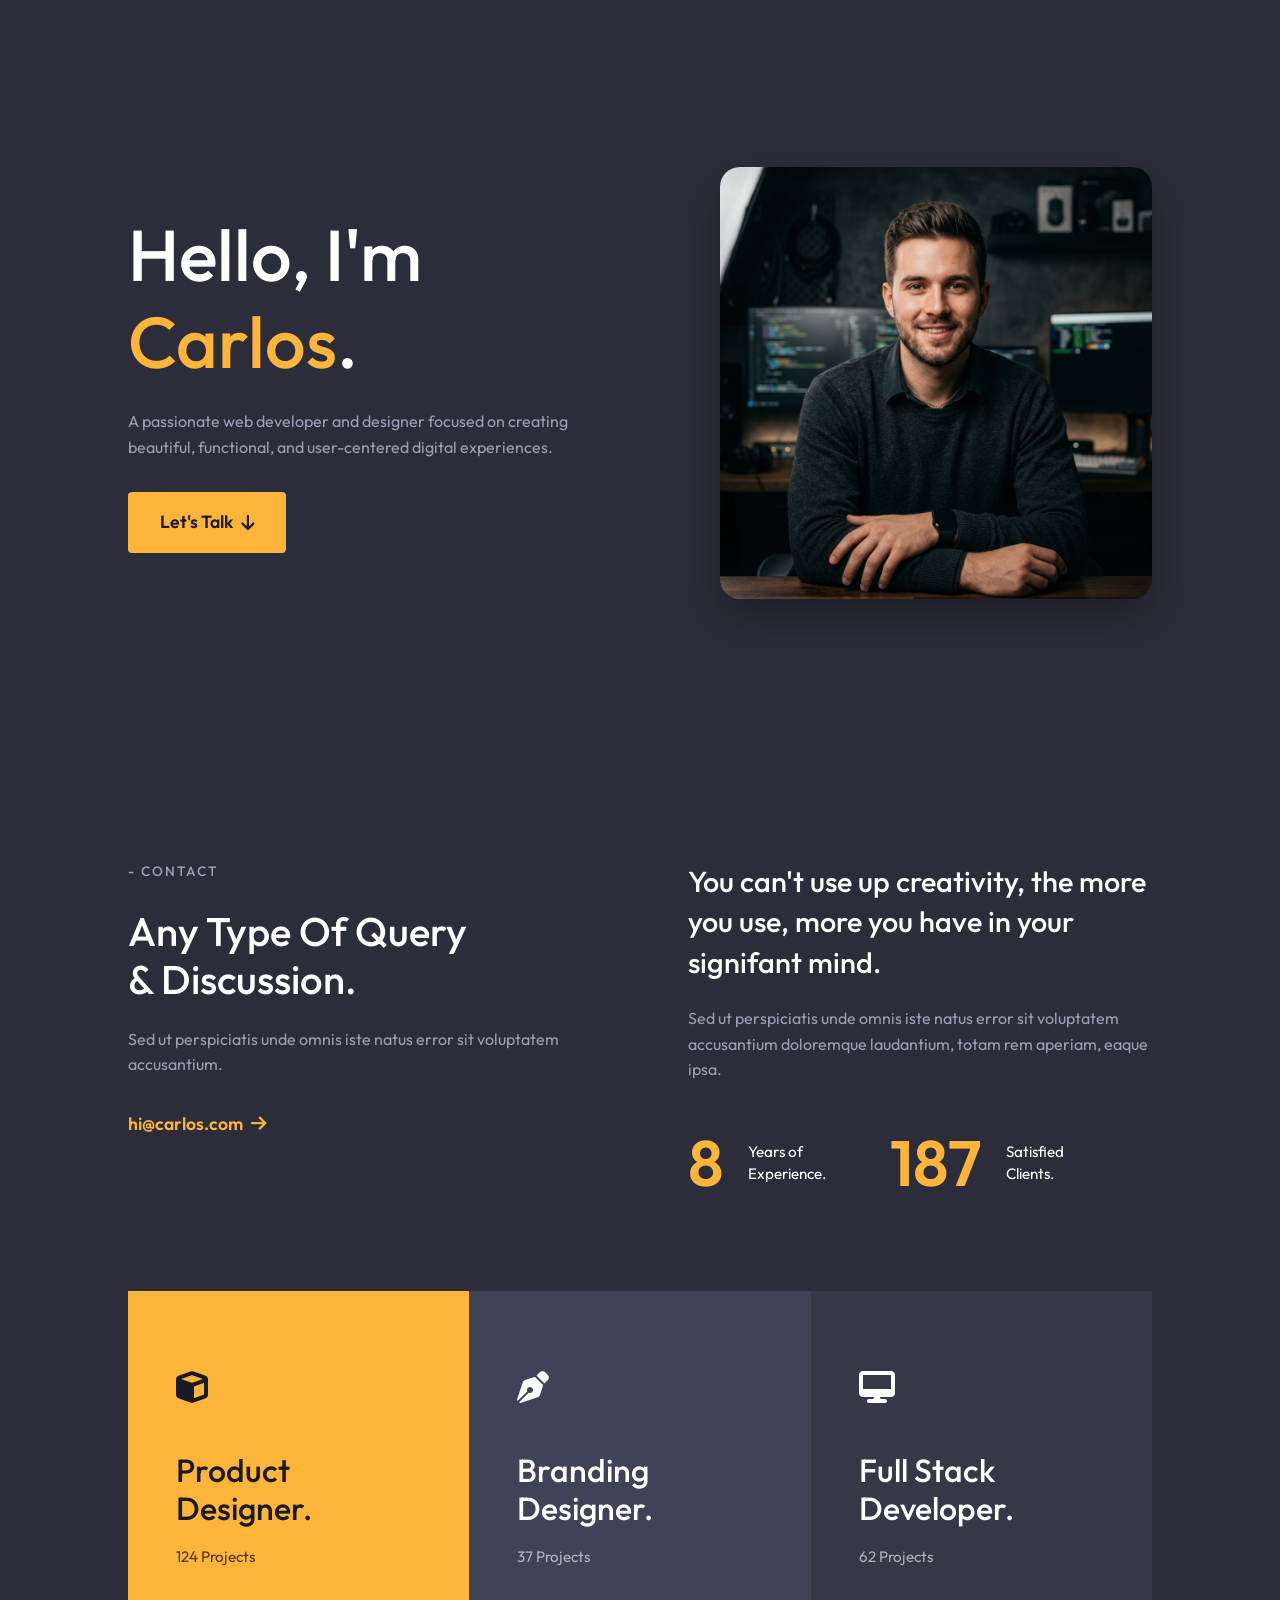
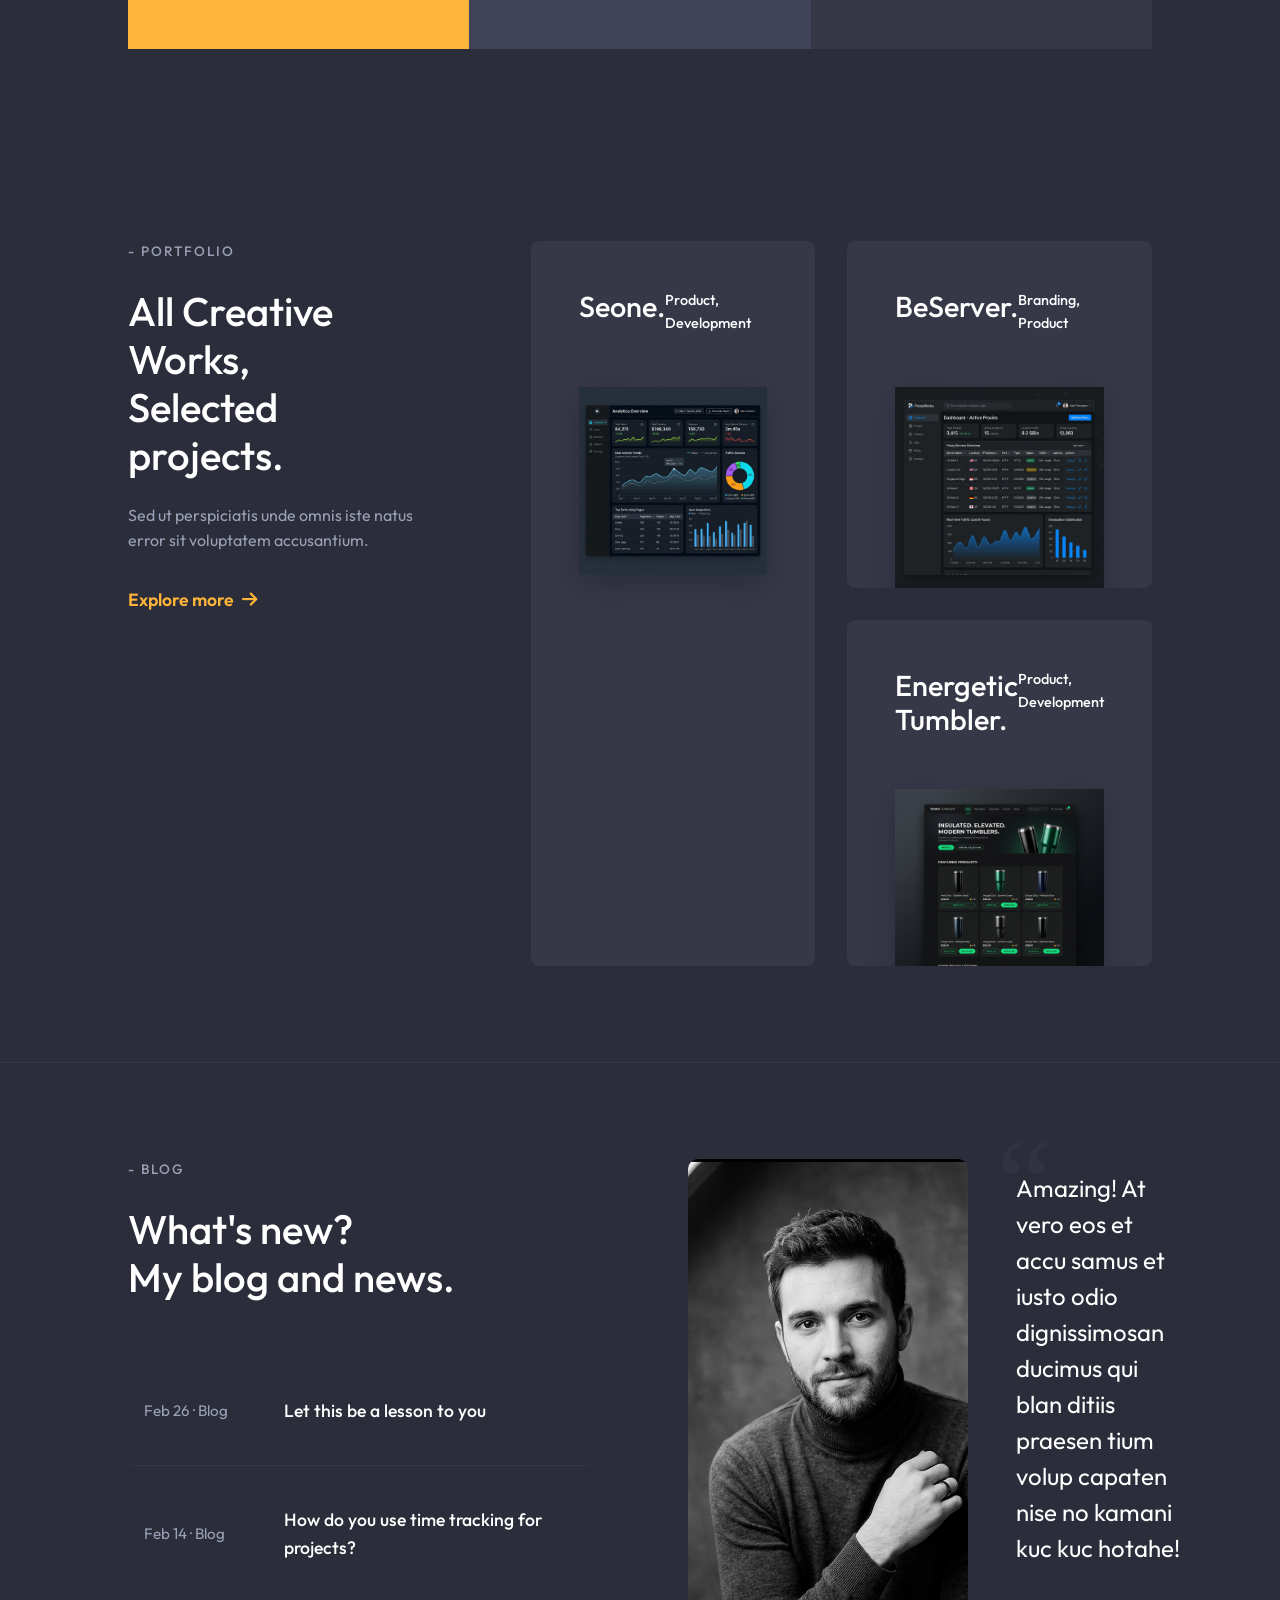
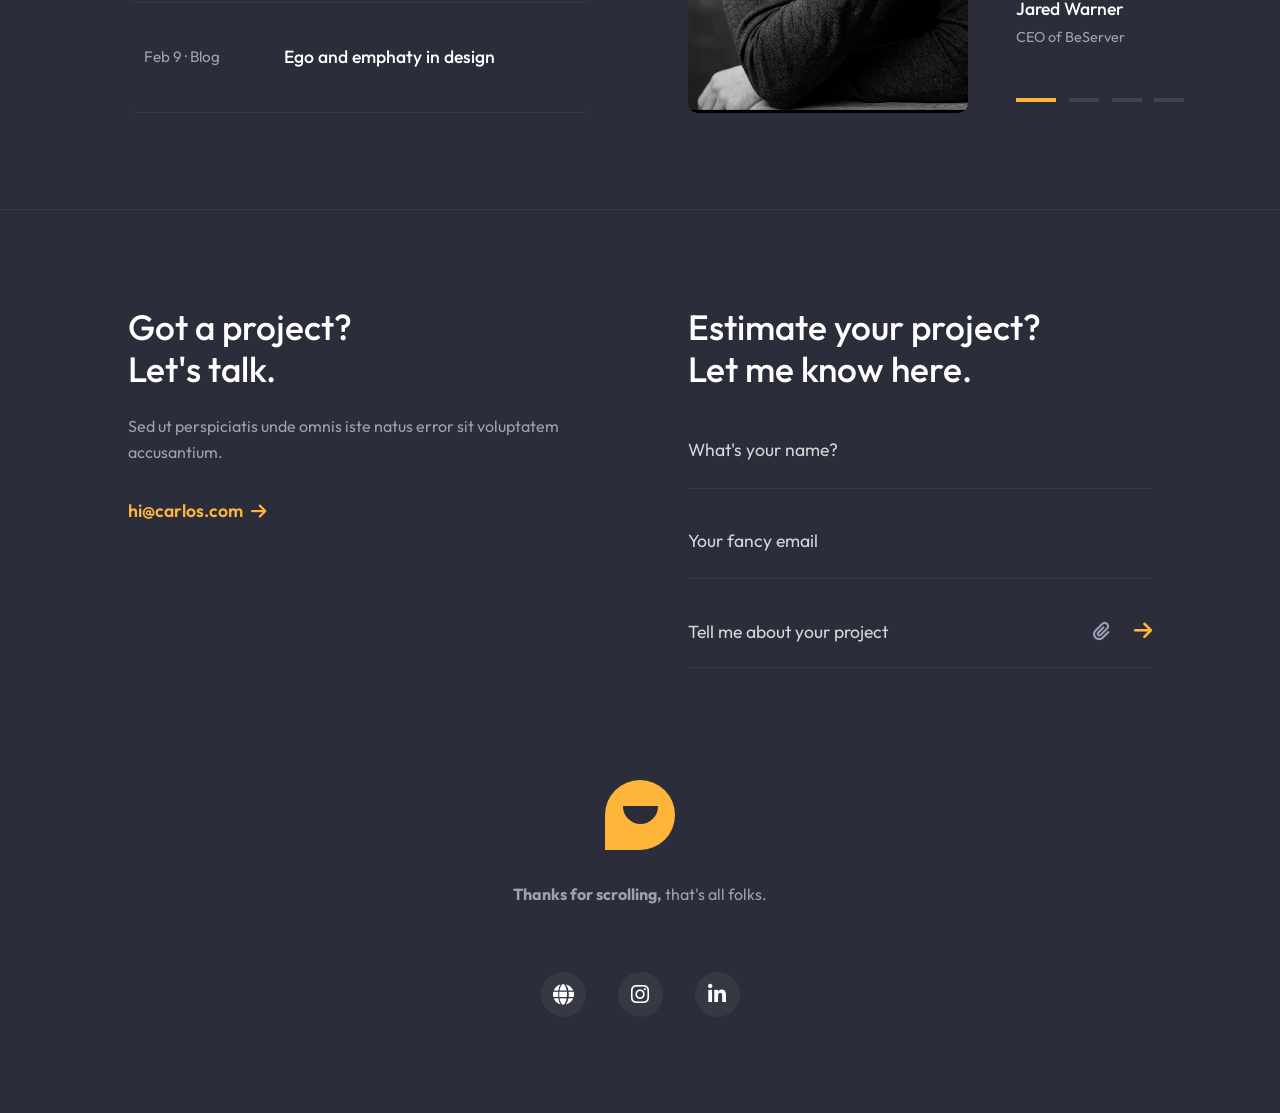
==== Portfolio/index.html @ 1bc7d0d2 "feat: initialize portfolio project with base HTML structure, stylesheet, and core assets" ====
<!DOCTYPE html>
<html lang="en">
<head>
    <meta charset="UTF-8">
    <meta name="viewport" content="width=device-width, initial-scale=1.0">
    <title>Carlos - Personal Portfolio</title>
    <meta name="description" content="Personal portfolio of Carlos, a passionate web developer and designer.">
    <link rel="stylesheet" href="style.css">
    <!-- Google Fonts -->
    <link rel="preconnect" href="https://fonts.googleapis.com">
    <link rel="preconnect" href="https://fonts.gstatic.com" crossorigin>
    <link href="https://fonts.googleapis.com/css2?family=Outfit:wght@300;400;500;600;700&display=swap" rel="stylesheet">
    <!-- FontAwesome -->
    <link rel="stylesheet" href="https://cdnjs.cloudflare.com/ajax/libs/font-awesome/6.4.0/css/all.min.css">
</head>
<body>

    <!-- Hero / Header Section -->
    <header class="hero">
        <div class="hero-content reveal">
            <h1>Hello, I'm <span class="highlight">Carlos</span>.</h1>
            <p>A passionate web developer and designer focused on creating beautiful, functional, and user-centered digital experiences.</p>
            <a href="#contact" class="btn">Let's Talk <i class="fas fa-arrow-down"></i></a>
        </div>
        <div class="hero-image reveal delay-1">
            <img src="assets/hero_avatar_1784011855599.png" alt="Carlos Portrait" class="floating">
        </div>
    </header>

    <!-- Services & Stats -->
    <section class="services-stats">
        <div class="stats-top">
            <div class="contact-query reveal">
                <span class="subtitle">- Contact</span>
                <h2>Any Type Of Query<br>& Discussion.</h2>
                <p>Sed ut perspiciatis unde omnis iste natus error sit voluptatem accusantium.</p>
                <a href="mailto:hi@carlos.com" class="email-link">hi@carlos.com <i class="fas fa-arrow-right highlight"></i></a>
            </div>
            <div class="creativity-stats reveal delay-1">
                <h3>You can't use up creativity, the more you use, more you have in your signifant mind.</h3>
                <p>Sed ut perspiciatis unde omnis iste natus error sit voluptatem accusantium doloremque laudantium, totam rem aperiam, eaque ipsa.</p>
                <div class="stats-numbers">
                    <div class="stat stat-hover">
                        <span class="number highlight count" data-target="14">0</span>
                        <span class="label">Years of<br>Experience.</span>
                    </div>
                    <div class="stat stat-hover">
                        <span class="number highlight count" data-target="187">0</span>
                        <span class="label">Satisfied<br>Clients.</span>
                    </div>
                </div>
            </div>
        </div>

        <div class="services-cards reveal">
            <div class="card card-primary">
                <i class="fas fa-cube"></i>
                <h4>Product<br>Designer.</h4>
                <span class="projects">124 Projects</span>
            </div>
            <div class="card card-dark">
                <i class="fas fa-pen-nib"></i>
                <h4>Branding<br>Designer.</h4>
                <span class="projects">37 Projects</span>
            </div>
            <div class="card card-darker">
                <i class="fas fa-desktop"></i>
                <h4>Full Stack<br>Developer.</h4>
                <span class="projects">62 Projects</span>
            </div>
        </div>
    </section>

    <!-- Portfolio Section -->
    <section class="portfolio" id="portfolio">
        <div class="portfolio-header reveal">
            <div class="portfolio-title">
                <span class="subtitle">- Portfolio</span>
                <h2>All Creative Works,<br>Selected projects.</h2>
                <p>Sed ut perspiciatis unde omnis iste natus error sit voluptatem accusantium.</p>
                <a href="#portfolio" class="btn-link hover-underline">Explore more <i class="fas fa-arrow-right highlight"></i></a>
            </div>
        </div>
        <div class="portfolio-grid">
            <div class="portfolio-item large reveal delay-1 image-zoom">
                <div class="item-text">
                    <h3>Seone.</h3>
                    <span>Product, Development</span>
                </div>
                <img src="assets/project_seone_1784011882542.png" alt="Seone Project Dashboard">
            </div>
            <div class="portfolio-col">
                <div class="portfolio-item small reveal delay-2 image-zoom">
                    <div class="item-text">
                        <h3>BeServer.</h3>
                        <span>Branding, Product</span>
                    </div>
                    <img src="assets/project_beserver_1784011892687.png" alt="BeServer Project Dashboard">
                </div>
                <div class="portfolio-item small reveal delay-3 image-zoom">
                    <div class="item-text">
                        <h3>Energetic<br>Tumbler.</h3>
                        <span>Product, Development</span>
                    </div>
                    <img src="assets/project_tumbler_1784011904538.png" alt="Energetic Tumbler E-commerce">
                </div>
            </div>
        </div>
    </section>

    <!-- Blog & Testimonial Section -->
    <section class="blog-testimonial">
        <div class="blog-section reveal">
            <div class="blog-title">
                <span class="subtitle">- Blog</span>
                <h2>What's new?<br>My blog and news.</h2>
            </div>
            <div class="blog-list">
                <div class="blog-item link-hover-bg">
                    <span class="date">Feb 26 · Blog</span>
                    <a href="#" class="blog-link">Let this be a lesson to you <i class="fas fa-arrow-right highlight"></i></a>
                </div>
                <div class="blog-item link-hover-bg">
                    <span class="date">Feb 14 · Blog</span>
                    <a href="#" class="blog-link">How do you use time tracking for projects? <i class="fas fa-arrow-right highlight"></i></a>
                </div>
                <div class="blog-item link-hover-bg">
                    <span class="date">Feb 9 · Blog</span>
                    <a href="#" class="blog-link">Ego and emphaty in design <i class="fas fa-arrow-right highlight"></i></a>
                </div>
            </div>
        </div>

        <div class="testimonial-section reveal delay-1">
            <div class="testimonial-image">
                <img src="assets/testimonial_avatar_1784011869324.png" alt="Testimonial Author">
            </div>
            <div class="testimonial-content">
                <span class="quote-mark">“</span>
                <blockquote class="fade-text">Amazing! At vero eos et accu samus et iusto odio dignissimosan ducimus qui blan ditiis praesen tium volup capaten nise no kamani kuc kuc hotahe!</blockquote>
                <div class="author fade-text">
                    <h4>Jared Warner</h4>
                    <span>CEO of BeServer</span>
                </div>
                <div class="slider-dots">
                    <span class="dot active"></span>
                    <span class="dot"></span>
                    <span class="dot"></span>
                    <span class="dot"></span>
                </div>
            </div>
        </div>
    </section>

    <!-- Footer Contact Form -->
    <footer id="contact" class="footer">
        <div class="footer-top">
            <div class="footer-contact reveal">
                <h2>Got a project?<br>Let's talk.</h2>
                <p>Sed ut perspiciatis unde omnis iste natus error sit voluptatem accusantium.</p>
                <a href="mailto:hi@carlos.com" class="email-link">hi@carlos.com <i class="fas fa-arrow-right highlight"></i></a>
            </div>
            <div class="footer-form reveal delay-1">
                <h2>Estimate your project?<br>Let me know here.</h2>
                <form id="contactForm">
                    <div class="input-group">
                        <input type="text" placeholder="What's your name?" required id="name" name="name">
                        <div class="input-focus-line"></div>
                    </div>
                    <div class="input-group">
                        <input type="email" placeholder="Your fancy email" required id="email" name="email">
                        <div class="input-focus-line"></div>
                    </div>
                    <div class="input-group project-group">
                        <input type="text" placeholder="Tell me about your project" required id="project" name="project">
                        <i class="fas fa-paperclip icon-hover"></i>
                        <button type="submit" aria-label="Submit Form" class="submit-btn"><i class="fas fa-arrow-right"></i></button>
                    </div>
                </form>
            </div>
        </div>
        <div class="footer-bottom reveal">
            <div class="logo-icon spin-on-hover">
                <div class="logo-d"></div>
            </div>
            <p><strong>Thanks for scrolling,</strong> that's all folks.</p>
            <div class="social-links">
                <a href="#" aria-label="Website" class="social-icon"><i class="fas fa-globe"></i></a>
                <a href="#" aria-label="Instagram" class="social-icon"><i class="fab fa-instagram"></i></a>
                <a href="#" aria-label="LinkedIn" class="social-icon"><i class="fab fa-linkedin-in"></i></a>
            </div>
        </div>
    </footer>

    <!-- Back to top button -->
    <button id="backToTop" aria-label="Go to top"><i class="fas fa-chevron-up"></i></button>

    <!-- Custom Script -->
    <script src="app.js"></script>
</body>
</html>
---- Portfolio/style.css ----
/* --- CSS Variables & Resets --- */
:root {
    --bg-color: #2b2d3a;
    --card-bg: #404258;
    --card-bg-darker: #363848;
    --primary-color: #ffb43a;
    --text-color: #ffffff;
    --subtext-color: #9ba0b6;
    --border-color: rgba(255, 255, 255, 0.05);
    --font-main: 'Outfit', sans-serif;
    --transition-speed: 0.3s;
}

* {
    margin: 0;
    padding: 0;
    box-sizing: border-box;
}

html {
    scroll-behavior: smooth;
}

body {
    font-family: var(--font-main);
    background-color: var(--bg-color);
    color: var(--text-color);
    line-height: 1.6;
    overflow-x: hidden;
}

/* --- Typography & Utilities --- */
.highlight {
    color: var(--primary-color);
}

.subtitle {
    display: block;
    color: var(--subtext-color);
    text-transform: uppercase;
    letter-spacing: 2px;
    font-size: 0.85rem;
    margin-bottom: 1.5rem;
    font-weight: 500;
}

h1, h2, h3, h4 {
    font-weight: 500;
    line-height: 1.2;
}

h2 {
    font-size: 2.5rem;
    margin-bottom: 1.5rem;
}

p {
    color: var(--subtext-color);
    font-size: 1rem;
    margin-bottom: 2rem;
}

a {
    text-decoration: none;
    transition: all var(--transition-speed) ease;
}

/* Interactive Links */
.email-link, .btn-link {
    color: var(--primary-color);
    font-weight: 600;
    display: inline-flex;
    align-items: center;
    gap: 0.5rem;
    font-size: 1.1rem;
    position: relative;
}

.email-link i, .btn-link i {
    transition: transform var(--transition-speed);
}

.email-link:hover i, .btn-link:hover i {
    transform: translateX(5px);
}

.hover-underline::after {
    content: '';
    position: absolute;
    width: 0;
    height: 2px;
    bottom: -4px;
    left: 0;
    background-color: var(--primary-color);
    transition: width var(--transition-speed) ease;
}

.hover-underline:hover::after {
    width: 100%;
}

.btn {
    display: inline-flex;
    align-items: center;
    gap: 0.5rem;
    background-color: var(--primary-color);
    color: #1a1a24;
    padding: 1rem 2rem;
    border-radius: 4px;
    font-weight: 600;
    font-size: 1.1rem;
    position: relative;
    overflow: hidden;
    z-index: 1;
    transition: transform 0.2s;
}

.btn::before {
    content: '';
    position: absolute;
    top: 0;
    left: -100%;
    width: 100%;
    height: 100%;
    background-color: #e5a432;
    z-index: -1;
    transition: left 0.4s ease;
}

.btn:hover::before {
    left: 0;
}

.btn:hover {
    transform: translateY(-3px);
    box-shadow: 0 10px 20px rgba(255, 180, 58, 0.2);
}

/* Scroll Animation Classes */
.reveal {
    opacity: 0;
    transform: translateY(40px);
    transition: all 0.8s cubic-bezier(0.5, 0, 0, 1);
}

.reveal.active {
    opacity: 1;
    transform: translateY(0);
}

.reveal.delay-1 { transition-delay: 0.2s; }
.reveal.delay-2 { transition-delay: 0.4s; }
.reveal.delay-3 { transition-delay: 0.6s; }

/* Back to Top Button */
#backToTop {
    position: fixed;
    bottom: 30px;
    right: 30px;
    background-color: var(--primary-color);
    color: #1a1a24;
    width: 50px;
    height: 50px;
    border-radius: 50%;
    border: none;
    font-size: 1.2rem;
    cursor: pointer;
    box-shadow: 0 5px 15px rgba(0,0,0,0.3);
    opacity: 0;
    visibility: hidden;
    transform: translateY(20px);
    transition: all 0.4s ease;
    z-index: 99;
}

#backToTop.show {
    opacity: 1;
    visibility: visible;
    transform: translateY(0);
}

#backToTop:hover {
    transform: translateY(-5px);
    box-shadow: 0 8px 25px rgba(255, 180, 58, 0.4);
    background-color: #e5a432;
}

/* --- Layout Sections --- */
section, footer, header {
    padding: 6rem 10%;
    max-width: 1600px;
    margin: 0 auto;
}

/* --- Hero Section --- */
.hero {
    display: flex;
    align-items: center;
    justify-content: space-between;
    gap: 4rem;
    min-height: 85vh;
}

.hero-content {
    flex: 1;
}

.hero-content h1 {
    font-size: 4.5rem;
    margin-bottom: 1.5rem;
}

.hero-image {
    flex: 1;
    display: flex;
    justify-content: flex-end;
}

.hero-image img {
    max-width: 90%;
    border-radius: 20px;
    box-shadow: 0 20px 40px rgba(0,0,0,0.3);
}

.floating {
    animation: float 6s ease-in-out infinite;
}

@keyframes float {
    0% { transform: translateY(0px); }
    50% { transform: translateY(-15px); }
    100% { transform: translateY(0px); }
}

/* --- Services & Stats --- */
.stats-top {
    display: flex;
    justify-content: space-between;
    gap: 6rem;
    margin-bottom: 6rem;
}

.contact-query, .creativity-stats {
    flex: 1;
}

.creativity-stats h3 {
    font-size: 1.8rem;
    margin-bottom: 1.5rem;
    line-height: 1.4;
}

.stats-numbers {
    display: flex;
    gap: 4rem;
    margin-top: 3rem;
}

.stat {
    display: flex;
    align-items: center;
    gap: 1.5rem;
    transition: transform 0.3s ease;
}

.stat-hover:hover {
    transform: scale(1.05);
}

.stat .number {
    font-size: 4rem;
    font-weight: 600;
    line-height: 1;
}

.stat .label {
    font-size: 0.95rem;
    color: var(--text-color);
    line-height: 1.4;
}

.services-cards {
    display: grid;
    grid-template-columns: repeat(3, 1fr);
    gap: 0;
}

.card {
    padding: 5rem 3rem;
    transition: all 0.4s cubic-bezier(0.175, 0.885, 0.32, 1.275);
    cursor: pointer;
    position: relative;
    overflow: hidden;
}

.card::after {
    content: '';
    position: absolute;
    top: 0; left: 0; width: 100%; height: 100%;
    background: radial-gradient(circle at center, rgba(255,255,255,0.1) 0%, transparent 70%);
    opacity: 0;
    transition: opacity 0.4s;
    pointer-events: none;
}

.card:hover::after {
    opacity: 1;
}

.card:hover {
    transform: translateY(-15px) scale(1.02);
    z-index: 10;
    box-shadow: 0 30px 50px rgba(0,0,0,0.3);
}

.card i {
    font-size: 2rem;
    margin-bottom: 3rem;
    display: block;
    transition: transform 0.3s;
}

.card:hover i {
    transform: scale(1.2) rotate(-5deg);
}

.card h4 {
    font-size: 2rem;
    margin-bottom: 1rem;
}

.card .projects {
    font-size: 0.95rem;
}

.card-primary {
    background-color: var(--primary-color);
    color: #1a1a24;
}

.card-primary .projects { color: rgba(0,0,0,0.7); }

.card-dark {
    background-color: var(--card-bg);
    color: var(--text-color);
}
.card-dark .projects { color: rgba(255,255,255,0.6); }

.card-darker {
    background-color: var(--card-bg-darker);
    color: var(--text-color);
}
.card-darker .projects { color: rgba(255,255,255,0.6); }

/* --- Portfolio --- */
.portfolio {
    display: flex;
    gap: 6rem;
}

.portfolio-header {
    flex: 0 0 30%;
}

.portfolio-grid {
    flex: 1;
    display: flex;
    gap: 2rem;
}

.portfolio-item {
    background-color: var(--card-bg-darker);
    position: relative;
    overflow: hidden;
    padding: 3rem 3rem 0 3rem;
    display: flex;
    flex-direction: column;
    border-radius: 8px;
    cursor: pointer;
}

.portfolio-item img {
    margin-top: 2rem;
    width: 100%;
    height: auto;
    object-fit: cover;
    box-shadow: 0 10px 30px rgba(0,0,0,0.2);
    transform: translateY(20px);
    transition: transform 0.6s cubic-bezier(0.2, 1, 0.3, 1);
}

.portfolio-item:hover img {
    transform: translateY(0) scale(1.03);
}

.item-text {
    display: flex;
    justify-content: space-between;
    align-items: flex-start;
    transition: transform 0.3s ease;
}

.portfolio-item:hover .item-text {
    transform: translateY(-5px);
}

.item-text h3 { font-size: 1.8rem; }

.item-text span {
    font-size: 0.9rem;
    color: var(--text-color);
    font-weight: 500;
}

.large { flex: 1.2; }

.portfolio-col {
    flex: 1;
    display: flex;
    flex-direction: column;
    gap: 2rem;
}

.portfolio-col .portfolio-item { flex: 1; }

/* --- Blog & Testimonial --- */
.blog-testimonial {
    display: flex;
    gap: 6rem;
    border-top: 1px solid var(--border-color);
}

.blog-section {
    flex: 1;
    display: flex;
    flex-direction: column;
}

.blog-title { margin-bottom: 2rem; }

.blog-list {
    display: flex;
    flex-direction: column;
}

.blog-item {
    display: flex;
    justify-content: space-between;
    padding: 2.5rem 1rem;
    border-bottom: 1px solid var(--border-color);
    align-items: center;
    transition: background-color 0.3s, transform 0.3s, padding-left 0.3s;
    border-radius: 8px;
}

.blog-item:hover {
    background-color: rgba(255,255,255,0.02);
    padding-left: 2rem;
    border-bottom-color: transparent;
}

.blog-item .date {
    color: var(--subtext-color);
    font-size: 0.95rem;
    flex: 0 0 140px;
}

.blog-item .blog-link {
    color: var(--text-color);
    font-weight: 500;
    display: flex;
    justify-content: space-between;
    flex: 1;
    align-items: center;
    font-size: 1.1rem;
}

.blog-item:hover .blog-link {
    color: var(--primary-color);
}

.blog-item .blog-link i {
    transition: transform 0.3s;
    opacity: 0;
    transform: translateX(-10px);
}

.blog-item:hover .blog-link i {
    opacity: 1;
    transform: translateX(0);
}

.testimonial-section {
    flex: 1;
    display: flex;
    gap: 3rem;
}

.testimonial-image {
    flex: 0 0 280px;
    border-radius: 10px;
    overflow: hidden;
}

.testimonial-image img {
    width: 100%;
    height: 100%;
    object-fit: cover;
    filter: grayscale(100%);
    transition: filter 0.5s, transform 0.5s;
}

.testimonial-image:hover img {
    filter: grayscale(0%);
    transform: scale(1.05);
}

.testimonial-content {
    flex: 1;
    position: relative;
    display: flex;
    flex-direction: column;
    justify-content: center;
}

.quote-mark {
    position: absolute;
    top: -40px;
    left: -20px;
    font-size: 8rem;
    color: rgba(255,255,255,0.03);
    font-family: Georgia, serif;
    line-height: 1;
}

.fade-text {
    transition: opacity 0.3s ease, transform 0.3s ease;
}

blockquote {
    font-size: 1.5rem;
    line-height: 1.5;
    margin-bottom: 2rem;
    font-weight: 400;
    position: relative;
    z-index: 1;
    min-height: 110px;
}

.author h4 {
    margin-bottom: 0.3rem;
    font-size: 1.1rem;
}

.author span {
    color: var(--subtext-color);
    font-size: 0.9rem;
}

.slider-dots {
    margin-top: 3rem;
    display: flex;
    gap: 0.8rem;
}

.dot {
    width: 30px;
    height: 4px;
    background-color: var(--card-bg);
    cursor: pointer;
    transition: all 0.3s;
}

.dot.active, .dot:hover {
    background-color: var(--primary-color);
    width: 40px;
}

/* --- Footer --- */
.footer {
    border-top: 1px solid var(--border-color);
}

.footer-top {
    display: flex;
    gap: 6rem;
    margin-bottom: 6rem;
}

.footer-contact, .footer-form {
    flex: 1;
}

.footer-contact h2, .footer-form h2 { font-size: 2.2rem; }

form {
    display: flex;
    flex-direction: column;
    margin-top: 1rem;
}

.input-group {
    position: relative;
    border-bottom: 1px solid var(--border-color);
    margin-bottom: 1rem;
    padding: 1.5rem 0;
}

.input-focus-line {
    position: absolute;
    bottom: -1px;
    left: 0;
    width: 0;
    height: 2px;
    background-color: var(--primary-color);
    transition: width 0.4s ease;
}

input:focus ~ .input-focus-line {
    width: 100%;
}

input {
    width: 100%;
    background: transparent;
    border: none;
    color: var(--text-color);
    font-size: 1.1rem;
    font-family: var(--font-main);
    outline: none;
}

input::placeholder {
    color: var(--text-color);
    opacity: 0.8;
    font-weight: 400;
    transition: opacity 0.3s;
}

input:focus::placeholder {
    opacity: 0.4;
}

.project-group {
    display: flex;
    align-items: center;
    justify-content: space-between;
}

.project-group input { flex: 1; }

.icon-hover {
    color: var(--subtext-color);
    margin-right: 1.5rem;
    cursor: pointer;
    font-size: 1.2rem;
    transition: color 0.3s, transform 0.3s;
}

.icon-hover:hover {
    color: var(--primary-color);
    transform: rotate(15deg) scale(1.1);
}

.submit-btn {
    background: transparent;
    border: none;
    color: var(--primary-color);
    cursor: pointer;
    font-size: 1.3rem;
    transition: transform 0.3s, filter 0.3s;
}

.submit-btn:hover {
    transform: translateX(5px);
    filter: brightness(1.2);
}

.footer-bottom {
    text-align: center;
    display: flex;
    flex-direction: column;
    align-items: center;
    gap: 2rem;
}

.logo-icon {
    width: 70px;
    height: 70px;
    background-color: var(--primary-color);
    border-radius: 50% 50% 50% 0;
    position: relative;
    display: flex;
    align-items: center;
    justify-content: center;
    transition: transform 0.5s ease;
    cursor: pointer;
}

.spin-on-hover:hover {
    transform: rotate(360deg);
}

.logo-d {
    width: 35px;
    height: 18px;
    background-color: var(--bg-color);
    border-radius: 0 0 18px 18px;
}

.social-links {
    display: flex;
    gap: 2rem;
}

.social-icon {
    color: var(--text-color);
    font-size: 1.3rem;
    display: inline-flex;
    align-items: center;
    justify-content: center;
    width: 45px;
    height: 45px;
    border-radius: 50%;
    background-color: rgba(255,255,255,0.05);
    transition: all 0.3s cubic-bezier(0.175, 0.885, 0.32, 1.275);
}

.social-icon:hover {
    background-color: var(--primary-color);
    color: #1a1a24;
    transform: translateY(-5px) scale(1.1);
}

/* --- Responsive Design --- */
@media (max-width: 1200px) {
    section, footer, header { padding: 5rem 5%; }
    .portfolio { flex-direction: column; gap: 3rem; }
    .portfolio-grid { flex-direction: column; }
}

@media (max-width: 1024px) {
    .hero, .stats-top, .blog-testimonial, .footer-top { flex-direction: column; gap: 4rem; }
    .hero-content h1 { font-size: 3.5rem; }
    .services-cards { grid-template-columns: 1fr; }
    .blog-section, .testimonial-section { flex-direction: column; }
    .testimonial-image { flex: 0 0 auto; height: 300px; }
    .stats-numbers { flex-direction: column; gap: 2rem; }
}
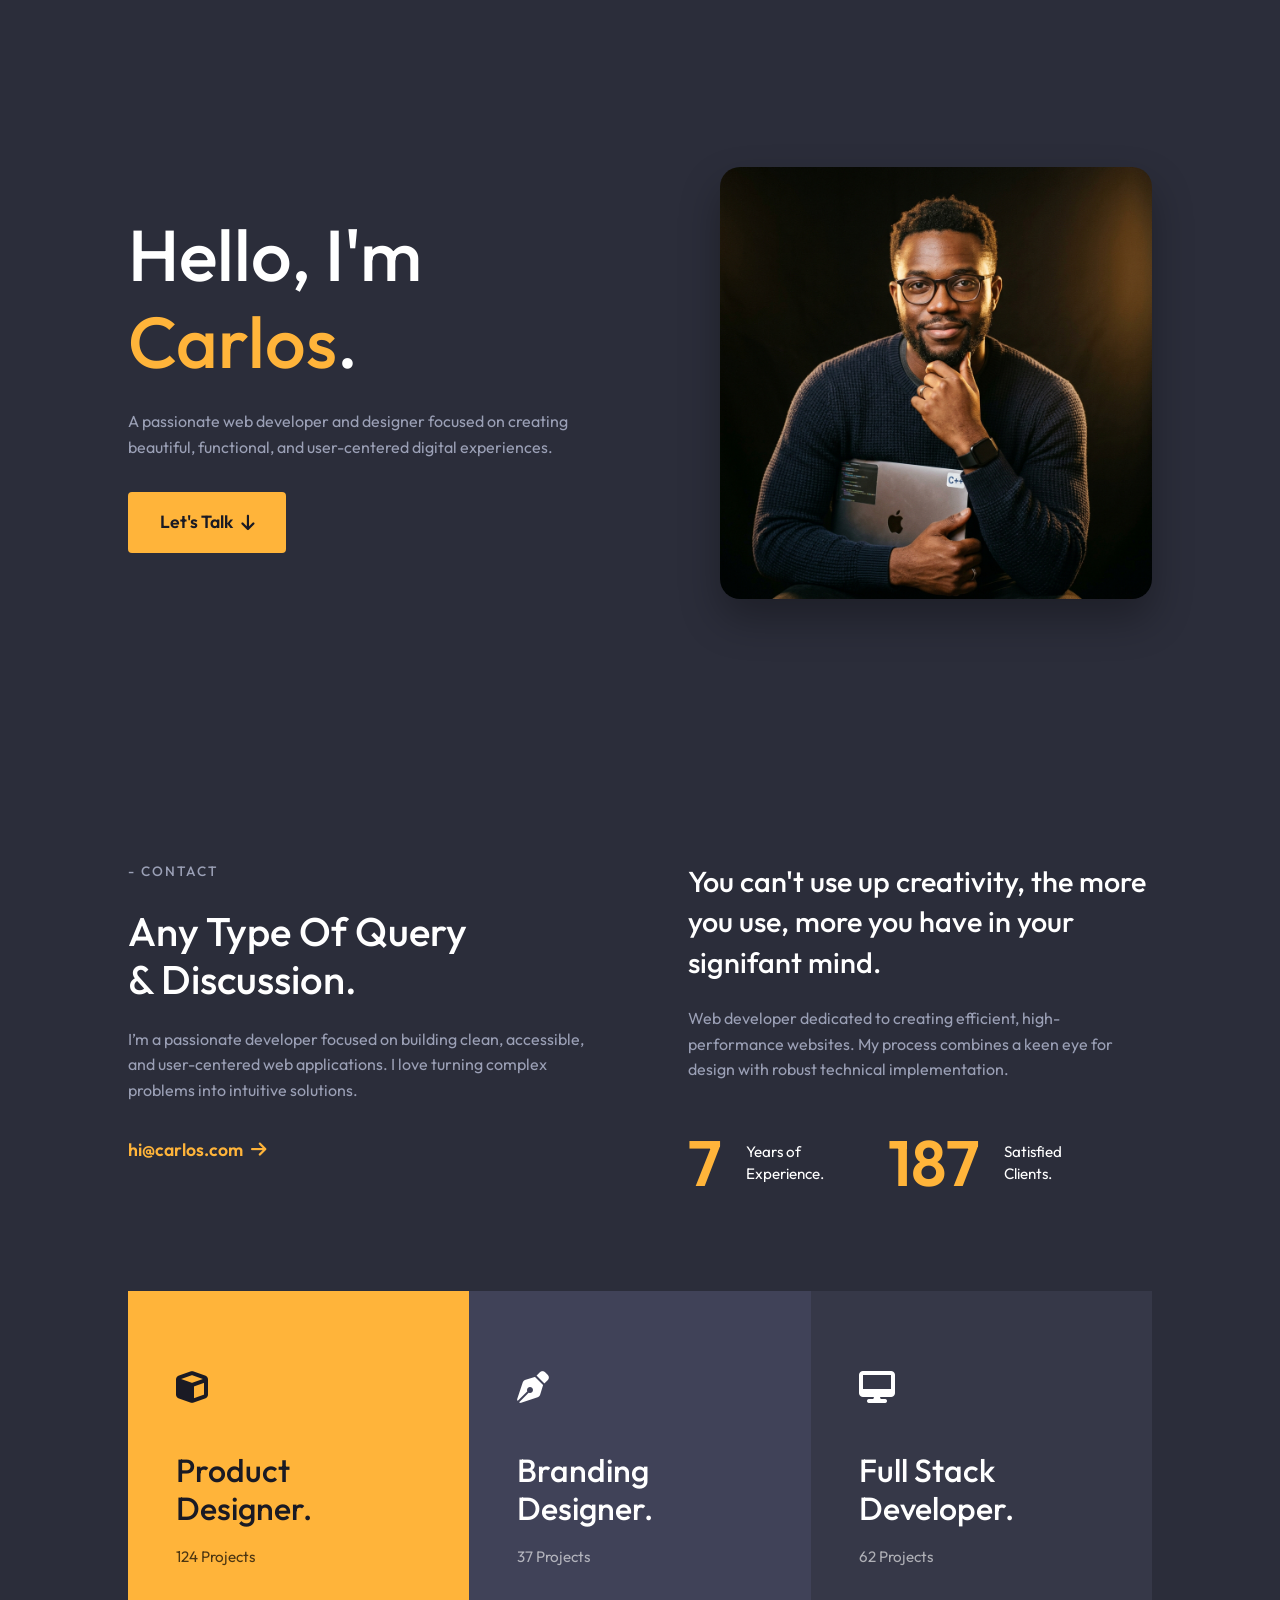
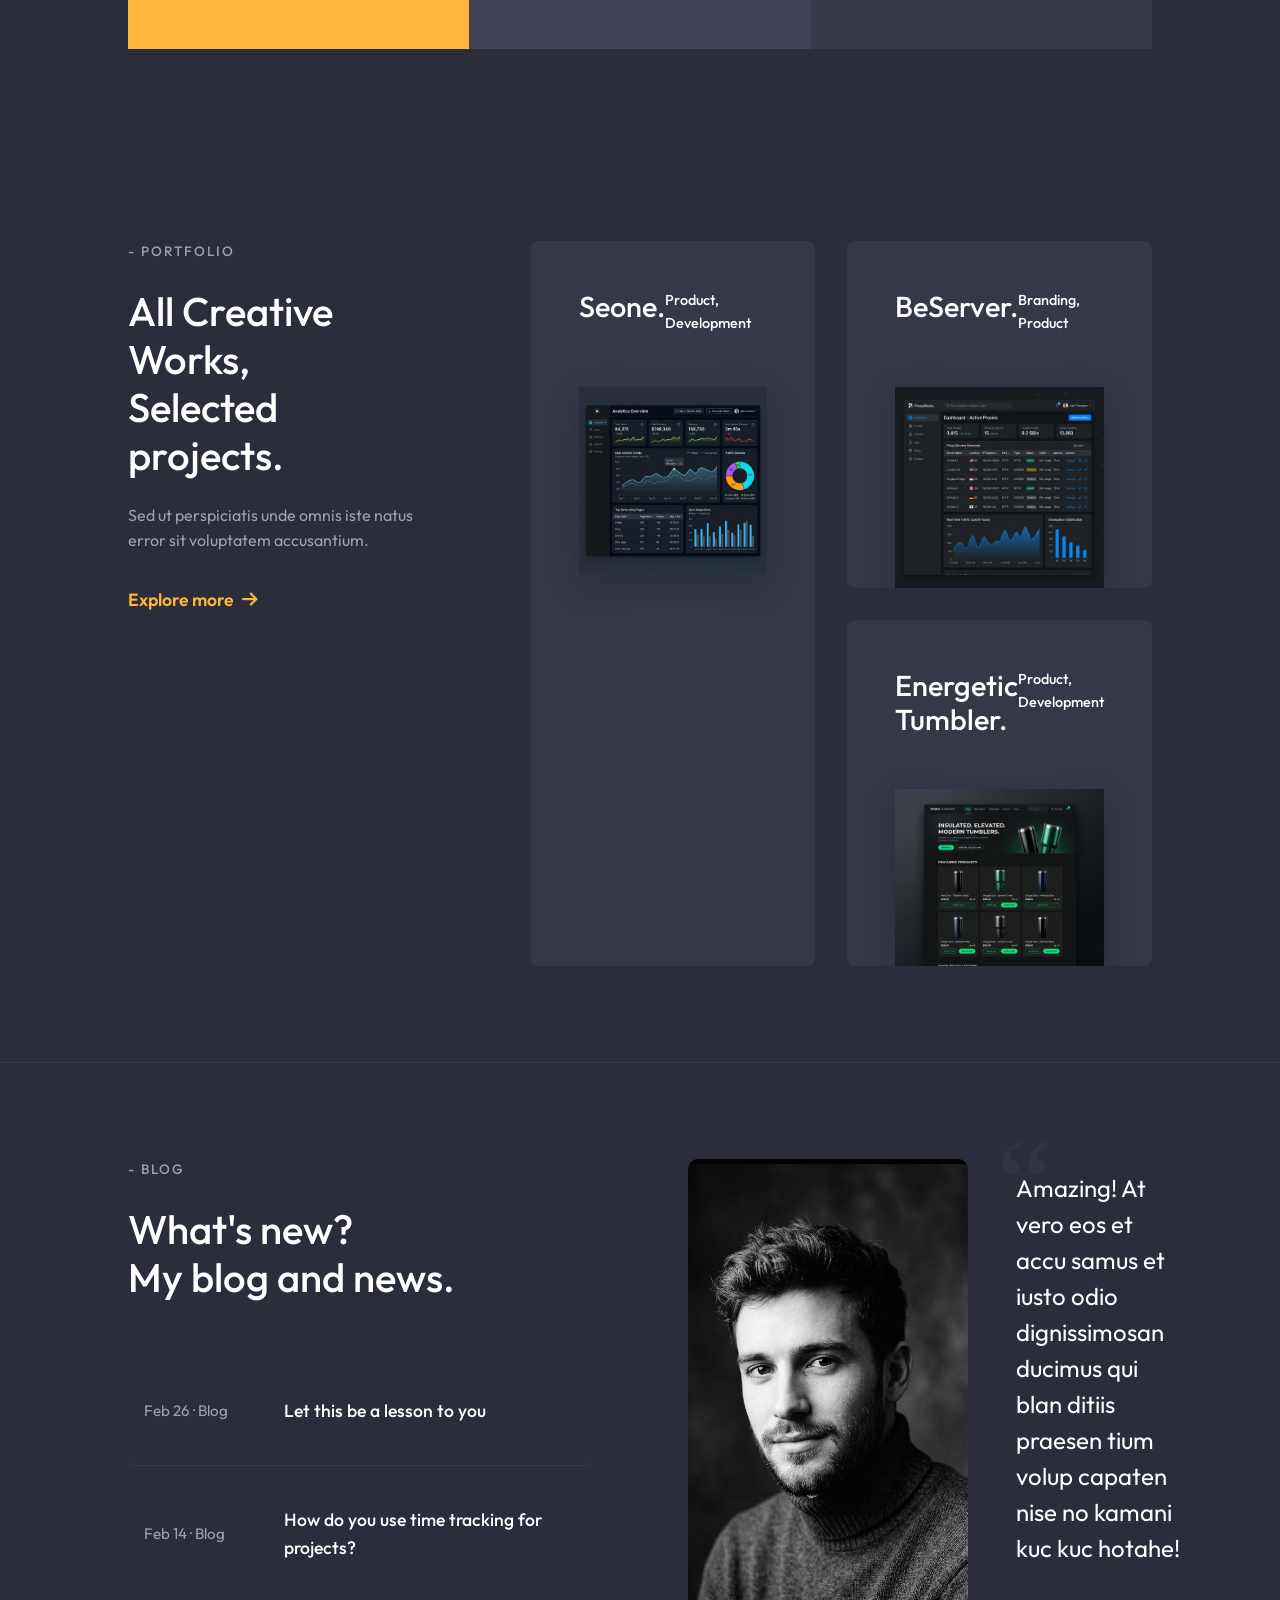
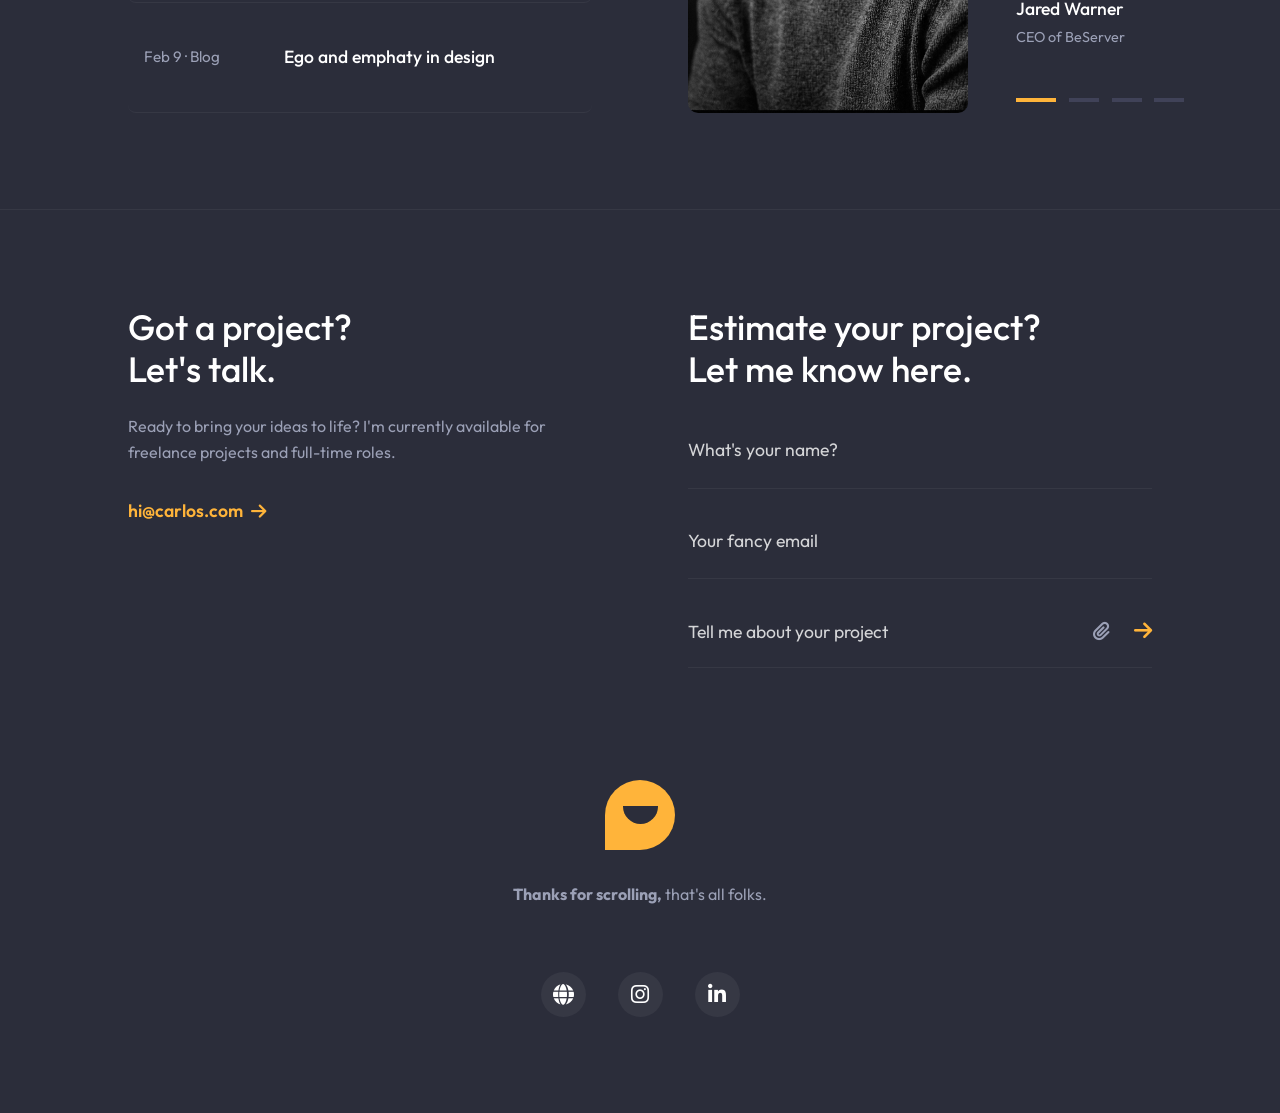
==== commit 064a433d: "feat: Add portfolio assets, structure, and a premium modern temperature converter application" ====
--- a/Portfolio/index.html
+++ b/Portfolio/index.html
@@ -23,7 +23,7 @@
             <a href="#contact" class="btn">Let's Talk <i class="fas fa-arrow-down"></i></a>
         </div>
         <div class="hero-image reveal delay-1">
-            <img src="assets/hero_avatar_1784011855599.png" alt="Carlos Portrait" class="floating">
+            <img src="assets/pinterest_hero_avatar_1784013278142.png" alt="Carlos Portrait" class="floating">
         </div>
     </header>
 
@@ -33,12 +33,12 @@
             <div class="contact-query reveal">
                 <span class="subtitle">- Contact</span>
                 <h2>Any Type Of Query<br>& Discussion.</h2>
-                <p>Sed ut perspiciatis unde omnis iste natus error sit voluptatem accusantium.</p>
+                <p>I’m a passionate developer focused on building clean, accessible, and user-centered web applications. I love turning complex problems into intuitive solutions.</p>
                 <a href="mailto:hi@carlos.com" class="email-link">hi@carlos.com <i class="fas fa-arrow-right highlight"></i></a>
             </div>
             <div class="creativity-stats reveal delay-1">
                 <h3>You can't use up creativity, the more you use, more you have in your signifant mind.</h3>
-                <p>Sed ut perspiciatis unde omnis iste natus error sit voluptatem accusantium doloremque laudantium, totam rem aperiam, eaque ipsa.</p>
+                <p>Web developer dedicated to creating efficient, high-performance websites. My process combines a keen eye for design with robust technical implementation.</p>
                 <div class="stats-numbers">
                     <div class="stat stat-hover">
                         <span class="number highlight count" data-target="14">0</span>
@@ -133,7 +133,7 @@
 
         <div class="testimonial-section reveal delay-1">
             <div class="testimonial-image">
-                <img src="assets/testimonial_avatar_1784011869324.png" alt="Testimonial Author">
+                <img src="assets/pinterest_testimonial_avatar_1784013289148.png" alt="Testimonial Author">
             </div>
             <div class="testimonial-content">
                 <span class="quote-mark">“</span>
@@ -157,7 +157,7 @@
         <div class="footer-top">
             <div class="footer-contact reveal">
                 <h2>Got a project?<br>Let's talk.</h2>
-                <p>Sed ut perspiciatis unde omnis iste natus error sit voluptatem accusantium.</p>
+                <p>Ready to bring your ideas to life? I'm currently available for freelance projects and full-time roles.</p>
                 <a href="mailto:hi@carlos.com" class="email-link">hi@carlos.com <i class="fas fa-arrow-right highlight"></i></a>
             </div>
             <div class="footer-form reveal delay-1">
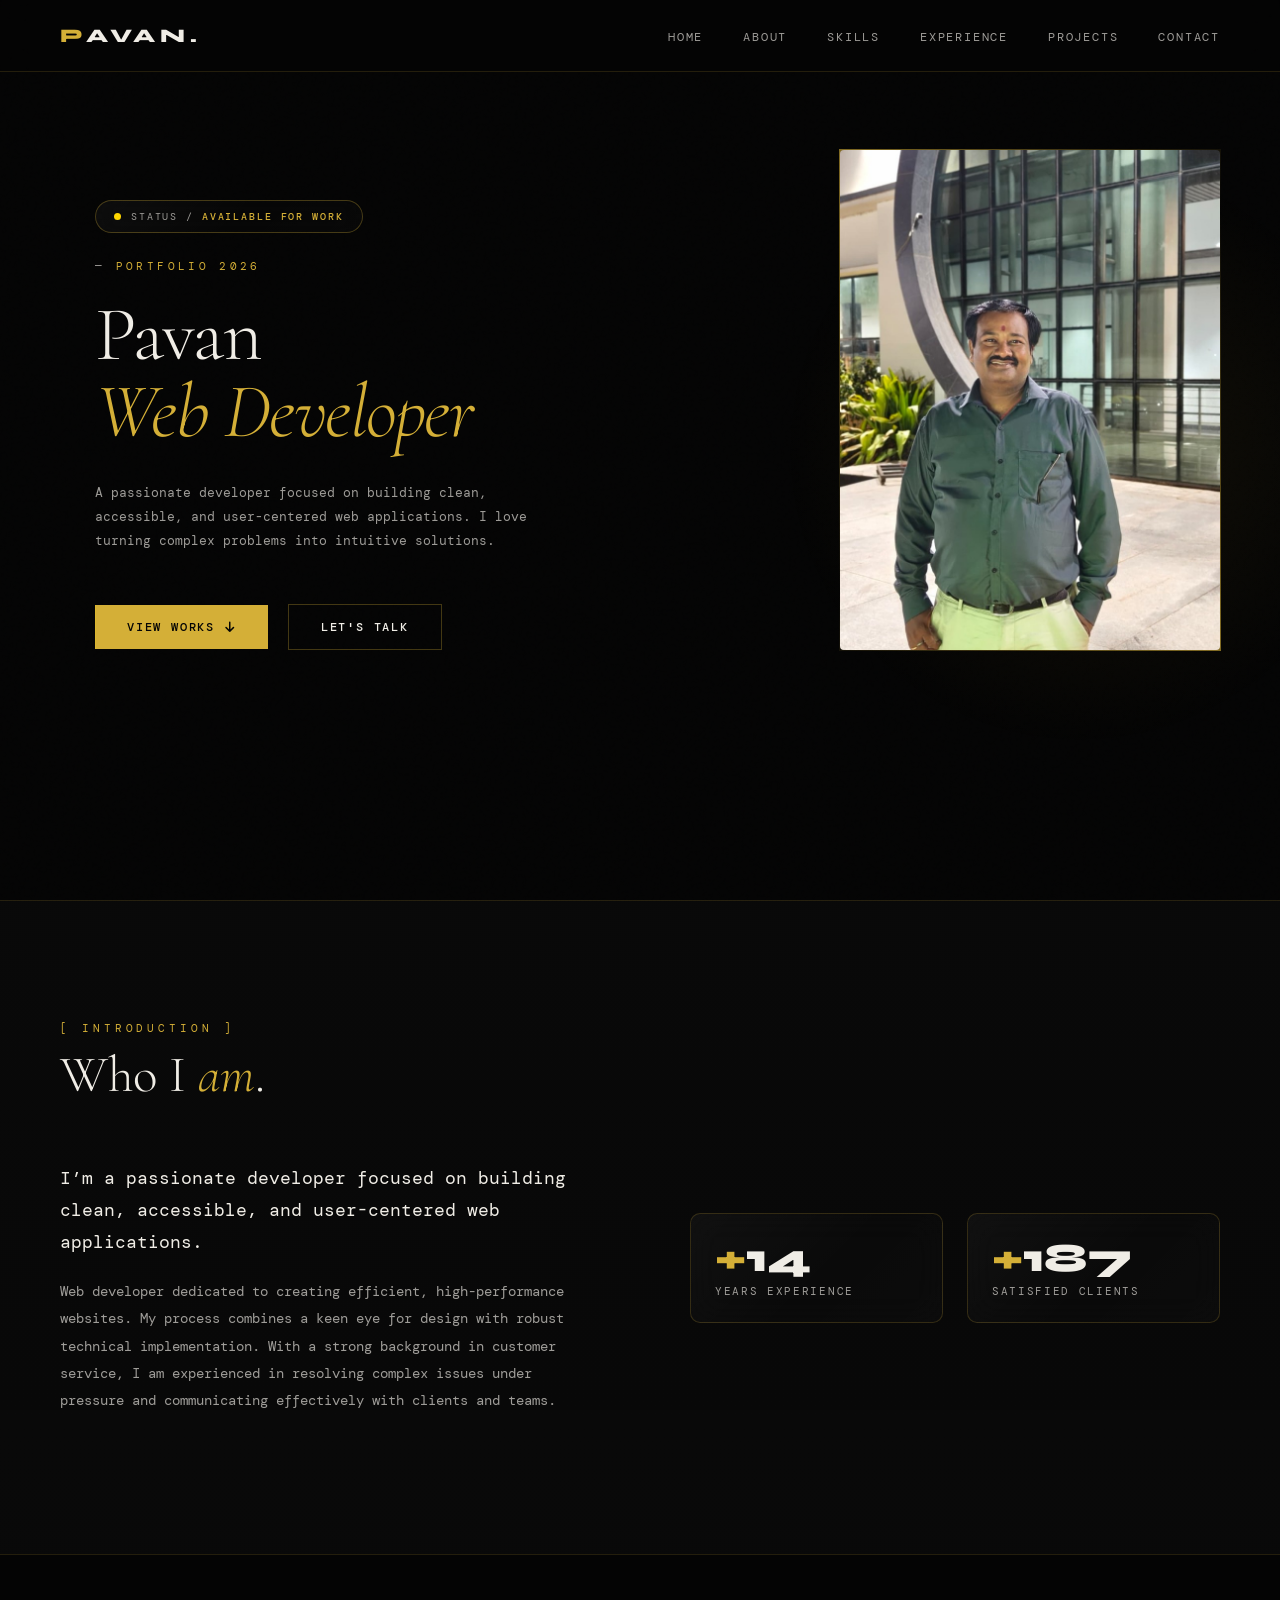
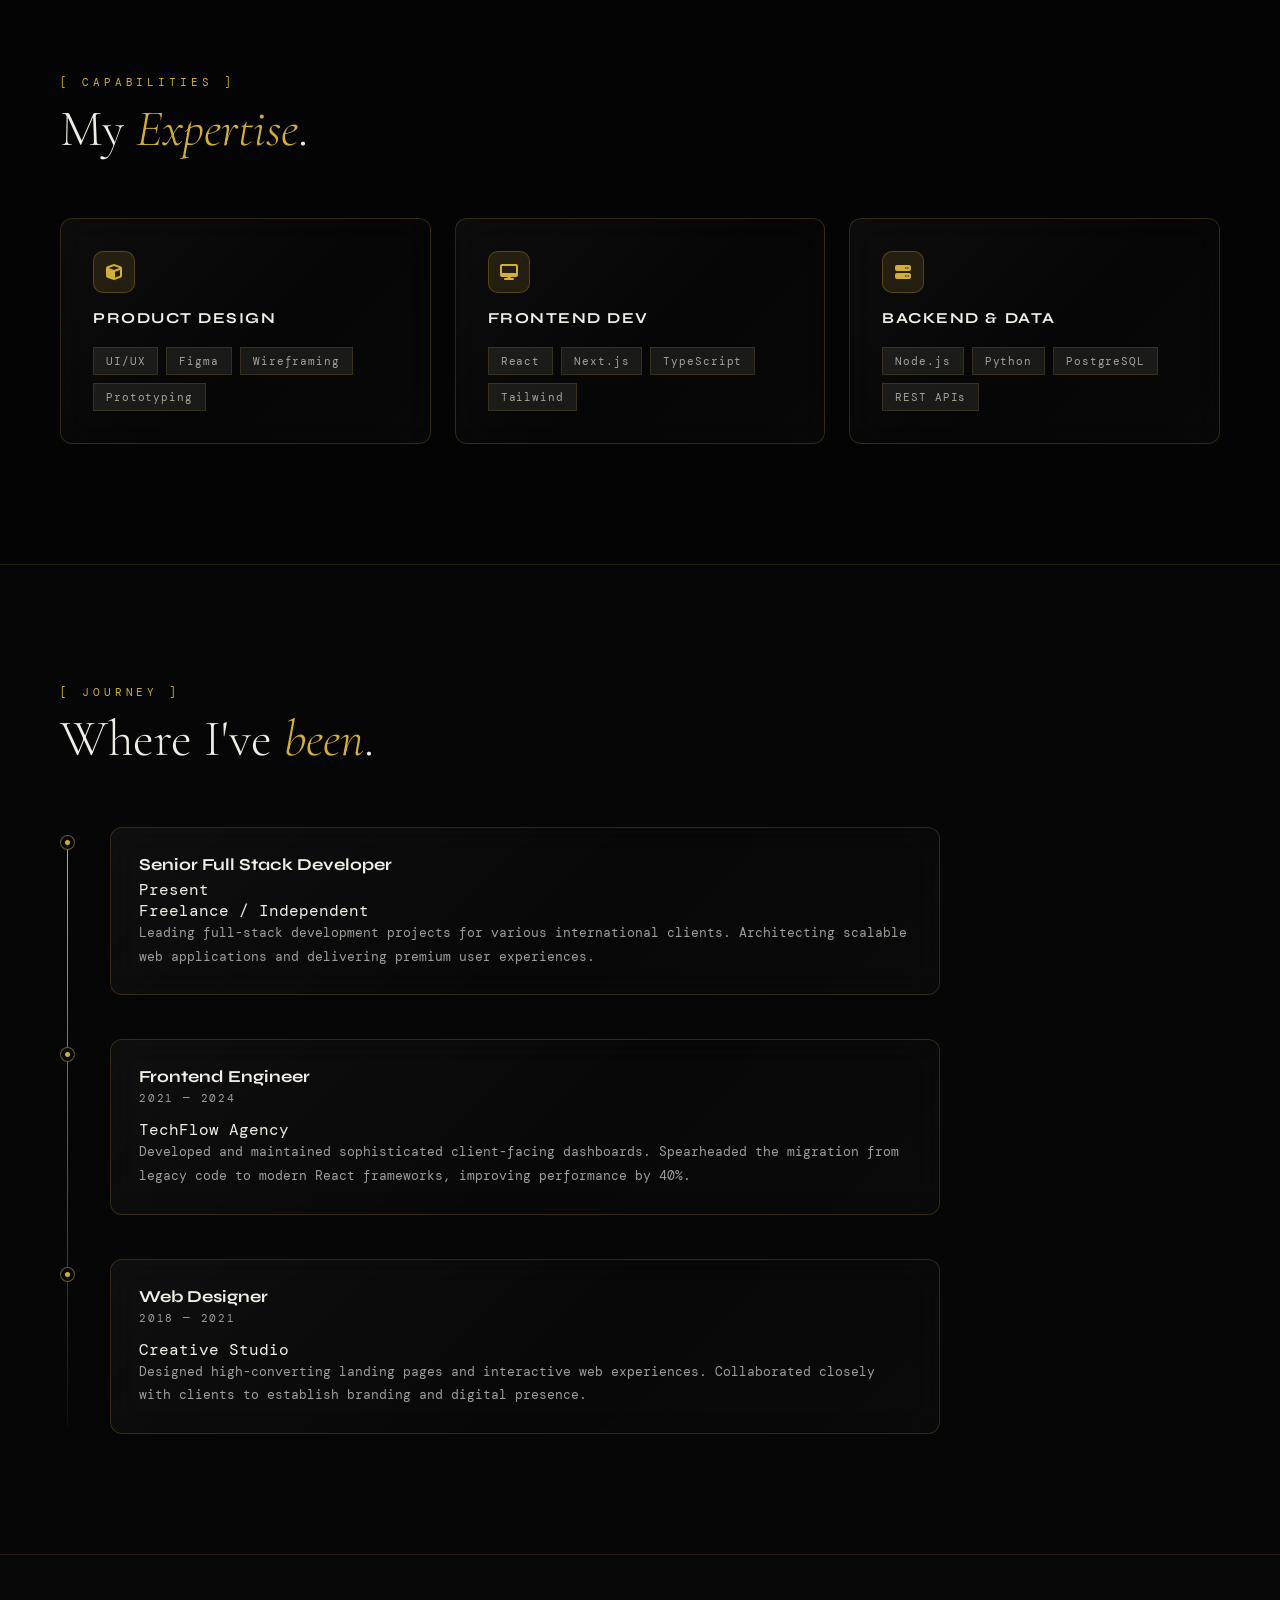
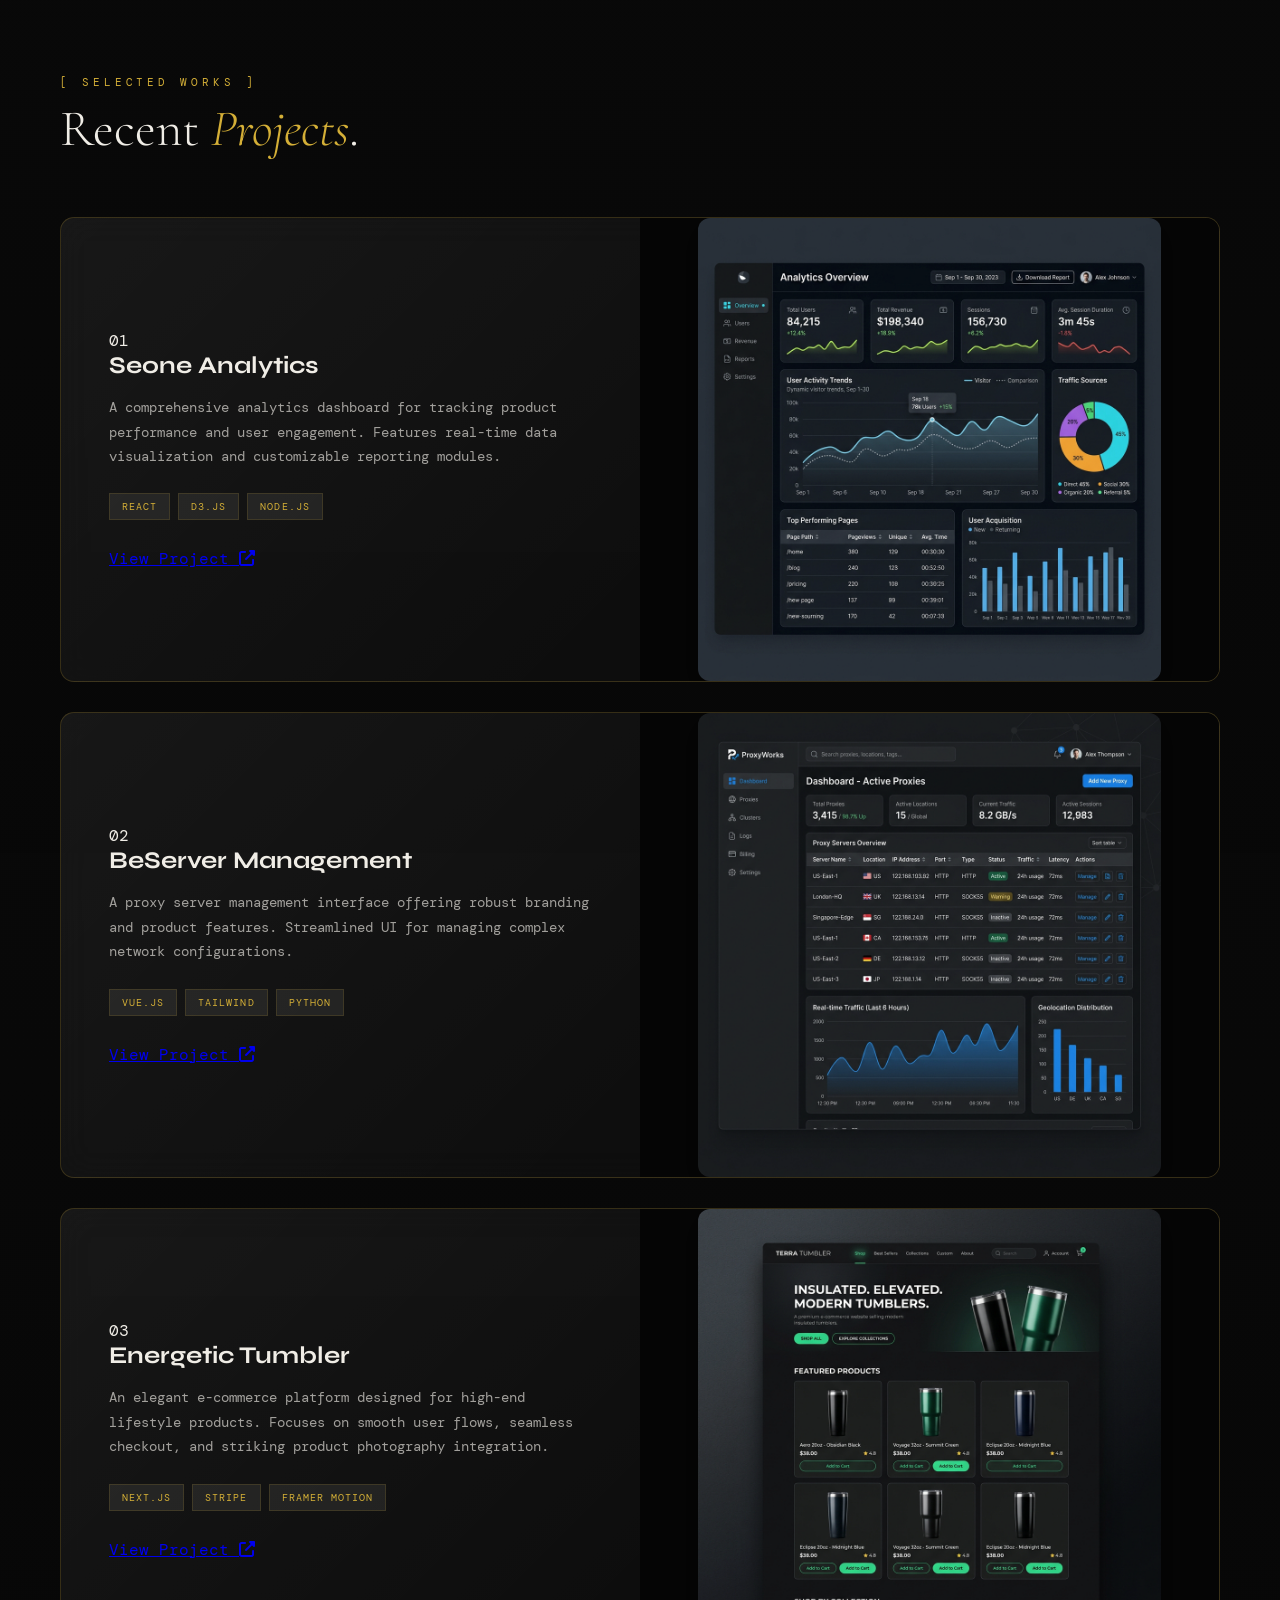
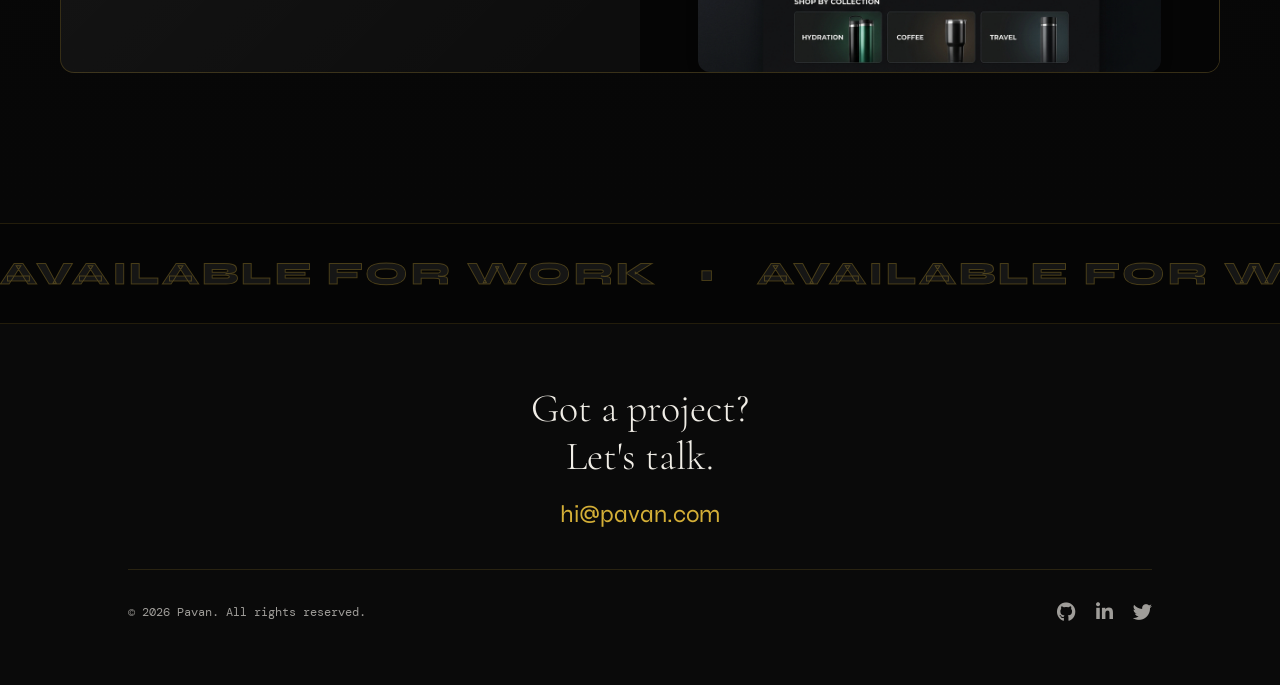
==== commit 2c4e15cb: "feat: add interactive temperature converter with light/dark theme support - Implemented HTML structu" ====
--- a/Portfolio/index.html
+++ b/Portfolio/index.html
@@ -1,201 +1,277 @@
 <!DOCTYPE html>
-<html lang="en">
+<html lang="en" class="intro">
 <head>
-    <meta charset="UTF-8">
-    <meta name="viewport" content="width=device-width, initial-scale=1.0">
-    <title>Carlos - Personal Portfolio</title>
-    <meta name="description" content="Personal portfolio of Carlos, a passionate web developer and designer.">
-    <link rel="stylesheet" href="style.css">
-    <!-- Google Fonts -->
-    <link rel="preconnect" href="https://fonts.googleapis.com">
-    <link rel="preconnect" href="https://fonts.gstatic.com" crossorigin>
-    <link href="https://fonts.googleapis.com/css2?family=Outfit:wght@300;400;500;600;700&display=swap" rel="stylesheet">
-    <!-- FontAwesome -->
-    <link rel="stylesheet" href="https://cdnjs.cloudflare.com/ajax/libs/font-awesome/6.4.0/css/all.min.css">
+<meta charset="UTF-8">
+<meta name="viewport" content="width=device-width, initial-scale=1.0, viewport-fit=cover">
+<meta name="theme-color" content="#050505">
+<title>Pavan — Web Developer & Designer</title>
+<!-- Fonts -->
+<link rel="preconnect" href="https://fonts.googleapis.com">
+<link rel="preconnect" href="https://fonts.gstatic.com" crossorigin>
+<link href="https://fonts.googleapis.com/css2?family=Cormorant+Garamond:ital,wght@0,300;0,400;0,600;1,300;1,400&family=DM+Mono:wght@300;400;500&family=Syne:wght@400;500;600;700;800&display=swap" rel="stylesheet">
+<!-- FontAwesome -->
+<link rel="stylesheet" href="https://cdnjs.cloudflare.com/ajax/libs/font-awesome/6.4.0/css/all.min.css">
+<!-- CSS -->
+<link rel="stylesheet" href="style.css">
 </head>
 <body>
 
-    <!-- Hero / Header Section -->
-    <header class="hero">
-        <div class="hero-content reveal">
-            <h1>Hello, I'm <span class="highlight">Carlos</span>.</h1>
-            <p>A passionate web developer and designer focused on creating beautiful, functional, and user-centered digital experiences.</p>
-            <a href="#contact" class="btn">Let's Talk <i class="fas fa-arrow-down"></i></a>
-        </div>
-        <div class="hero-image reveal delay-1">
-            <img src="assets/pinterest_hero_avatar_1784013278142.png" alt="Carlos Portrait" class="floating">
-        </div>
-    </header>
-
-    <!-- Services & Stats -->
-    <section class="services-stats">
-        <div class="stats-top">
-            <div class="contact-query reveal">
-                <span class="subtitle">- Contact</span>
-                <h2>Any Type Of Query<br>& Discussion.</h2>
-                <p>I’m a passionate developer focused on building clean, accessible, and user-centered web applications. I love turning complex problems into intuitive solutions.</p>
-                <a href="mailto:hi@carlos.com" class="email-link">hi@carlos.com <i class="fas fa-arrow-right highlight"></i></a>
-            </div>
-            <div class="creativity-stats reveal delay-1">
-                <h3>You can't use up creativity, the more you use, more you have in your signifant mind.</h3>
-                <p>Web developer dedicated to creating efficient, high-performance websites. My process combines a keen eye for design with robust technical implementation.</p>
-                <div class="stats-numbers">
-                    <div class="stat stat-hover">
-                        <span class="number highlight count" data-target="14">0</span>
-                        <span class="label">Years of<br>Experience.</span>
-                    </div>
-                    <div class="stat stat-hover">
-                        <span class="number highlight count" data-target="187">0</span>
-                        <span class="label">Satisfied<br>Clients.</span>
-                    </div>
-                </div>
-            </div>
-        </div>
-
-        <div class="services-cards reveal">
-            <div class="card card-primary">
-                <i class="fas fa-cube"></i>
-                <h4>Product<br>Designer.</h4>
-                <span class="projects">124 Projects</span>
-            </div>
-            <div class="card card-dark">
-                <i class="fas fa-pen-nib"></i>
-                <h4>Branding<br>Designer.</h4>
-                <span class="projects">37 Projects</span>
-            </div>
-            <div class="card card-darker">
-                <i class="fas fa-desktop"></i>
-                <h4>Full Stack<br>Developer.</h4>
-                <span class="projects">62 Projects</span>
-            </div>
-        </div>
-    </section>
-
-    <!-- Portfolio Section -->
-    <section class="portfolio" id="portfolio">
-        <div class="portfolio-header reveal">
-            <div class="portfolio-title">
-                <span class="subtitle">- Portfolio</span>
-                <h2>All Creative Works,<br>Selected projects.</h2>
-                <p>Sed ut perspiciatis unde omnis iste natus error sit voluptatem accusantium.</p>
-                <a href="#portfolio" class="btn-link hover-underline">Explore more <i class="fas fa-arrow-right highlight"></i></a>
-            </div>
-        </div>
-        <div class="portfolio-grid">
-            <div class="portfolio-item large reveal delay-1 image-zoom">
-                <div class="item-text">
-                    <h3>Seone.</h3>
-                    <span>Product, Development</span>
-                </div>
-                <img src="assets/project_seone_1784011882542.png" alt="Seone Project Dashboard">
-            </div>
-            <div class="portfolio-col">
-                <div class="portfolio-item small reveal delay-2 image-zoom">
-                    <div class="item-text">
-                        <h3>BeServer.</h3>
-                        <span>Branding, Product</span>
-                    </div>
-                    <img src="assets/project_beserver_1784011892687.png" alt="BeServer Project Dashboard">
-                </div>
-                <div class="portfolio-item small reveal delay-3 image-zoom">
-                    <div class="item-text">
-                        <h3>Energetic<br>Tumbler.</h3>
-                        <span>Product, Development</span>
-                    </div>
-                    <img src="assets/project_tumbler_1784011904538.png" alt="Energetic Tumbler E-commerce">
-                </div>
-            </div>
-        </div>
-    </section>
-
-    <!-- Blog & Testimonial Section -->
-    <section class="blog-testimonial">
-        <div class="blog-section reveal">
-            <div class="blog-title">
-                <span class="subtitle">- Blog</span>
-                <h2>What's new?<br>My blog and news.</h2>
-            </div>
-            <div class="blog-list">
-                <div class="blog-item link-hover-bg">
-                    <span class="date">Feb 26 · Blog</span>
-                    <a href="#" class="blog-link">Let this be a lesson to you <i class="fas fa-arrow-right highlight"></i></a>
-                </div>
-                <div class="blog-item link-hover-bg">
-                    <span class="date">Feb 14 · Blog</span>
-                    <a href="#" class="blog-link">How do you use time tracking for projects? <i class="fas fa-arrow-right highlight"></i></a>
-                </div>
-                <div class="blog-item link-hover-bg">
-                    <span class="date">Feb 9 · Blog</span>
-                    <a href="#" class="blog-link">Ego and emphaty in design <i class="fas fa-arrow-right highlight"></i></a>
-                </div>
-            </div>
-        </div>
-
-        <div class="testimonial-section reveal delay-1">
-            <div class="testimonial-image">
-                <img src="assets/pinterest_testimonial_avatar_1784013289148.png" alt="Testimonial Author">
-            </div>
-            <div class="testimonial-content">
-                <span class="quote-mark">“</span>
-                <blockquote class="fade-text">Amazing! At vero eos et accu samus et iusto odio dignissimosan ducimus qui blan ditiis praesen tium volup capaten nise no kamani kuc kuc hotahe!</blockquote>
-                <div class="author fade-text">
-                    <h4>Jared Warner</h4>
-                    <span>CEO of BeServer</span>
-                </div>
-                <div class="slider-dots">
-                    <span class="dot active"></span>
-                    <span class="dot"></span>
-                    <span class="dot"></span>
-                    <span class="dot"></span>
-                </div>
-            </div>
-        </div>
-    </section>
-
-    <!-- Footer Contact Form -->
-    <footer id="contact" class="footer">
-        <div class="footer-top">
-            <div class="footer-contact reveal">
-                <h2>Got a project?<br>Let's talk.</h2>
-                <p>Ready to bring your ideas to life? I'm currently available for freelance projects and full-time roles.</p>
-                <a href="mailto:hi@carlos.com" class="email-link">hi@carlos.com <i class="fas fa-arrow-right highlight"></i></a>
-            </div>
-            <div class="footer-form reveal delay-1">
-                <h2>Estimate your project?<br>Let me know here.</h2>
-                <form id="contactForm">
-                    <div class="input-group">
-                        <input type="text" placeholder="What's your name?" required id="name" name="name">
-                        <div class="input-focus-line"></div>
-                    </div>
-                    <div class="input-group">
-                        <input type="email" placeholder="Your fancy email" required id="email" name="email">
-                        <div class="input-focus-line"></div>
-                    </div>
-                    <div class="input-group project-group">
-                        <input type="text" placeholder="Tell me about your project" required id="project" name="project">
-                        <i class="fas fa-paperclip icon-hover"></i>
-                        <button type="submit" aria-label="Submit Form" class="submit-btn"><i class="fas fa-arrow-right"></i></button>
-                    </div>
-                </form>
-            </div>
-        </div>
-        <div class="footer-bottom reveal">
-            <div class="logo-icon spin-on-hover">
-                <div class="logo-d"></div>
-            </div>
-            <p><strong>Thanks for scrolling,</strong> that's all folks.</p>
-            <div class="social-links">
-                <a href="#" aria-label="Website" class="social-icon"><i class="fas fa-globe"></i></a>
-                <a href="#" aria-label="Instagram" class="social-icon"><i class="fab fa-instagram"></i></a>
-                <a href="#" aria-label="LinkedIn" class="social-icon"><i class="fab fa-linkedin-in"></i></a>
-            </div>
-        </div>
-    </footer>
-
-    <!-- Back to top button -->
-    <button id="backToTop" aria-label="Go to top"><i class="fas fa-chevron-up"></i></button>
-
-    <!-- Custom Script -->
-    <script src="app.js"></script>
+<!-- Background Elements -->
+<div class="shader-scrim"></div>
+
+<!-- Navigation -->
+<nav id="navbar">
+    <a href="#home" class="nav-logo"><span>P</span>avan.</a>
+    <ul class="nav-links">
+        <li><a href="#home" class="hover-target">Home</a></li>
+        <li><a href="#about" class="hover-target">About</a></li>
+        <li><a href="#skills" class="hover-target">Skills</a></li>
+        <li><a href="#experience" class="hover-target">Experience</a></li>
+        <li><a href="#projects" class="hover-target">Projects</a></li>
+        <li><a href="#contact" class="hover-target">Contact</a></li>
+    </ul>
+    <div class="nav-toggle hover-target" id="navToggle">
+        <i class="fas fa-bars"></i>
+    </div>
+</nav>
+
+<!-- Hero Section -->
+<section id="home">
+    <div class="hero-orb"></div>
+    <div class="hero-bg-grid"></div>
+    
+    <div class="hero-content">
+        <div class="hero-status">
+            <div class="pulse"></div>
+            <span>Status / <strong>Available for work</strong></span>
+        </div>
+        <div class="hero-eyebrow">Portfolio 2026</div>
+        <h1 class="hero-name">
+            Pavan <span class="line-two">Web Developer</span>
+        </h1>
+        <p class="hero-desc">
+            A passionate developer focused on building clean, accessible, and user-centered web applications. I love turning complex problems into intuitive solutions.
+        </p>
+        <div class="hero-cta-group">
+            <a href="#projects" class="btn-primary hover-target">
+                <span>View Works</span> <i class="fas fa-arrow-down"></i>
+            </a>
+            <a href="#contact" class="btn-ghost hover-target">Let's Talk</a>
+        </div>
+    </div>
+    
+    <div class="hero-visual">
+        <div class="hero-img-frame hover-target">
+            <div class="hero-img-overlay"></div>
+            <img src="assets/pavan_portrait.jpg" alt="Pavan Portrait" class="hero-img">
+        </div>
+    </div>
+</section>
+
+<!-- About Section -->
+<section id="about">
+    <div class="section-label reveal">Introduction</div>
+    <h2 class="section-title reveal delay-1">Who I <em>am</em>.</h2>
+    
+    <div class="about-grid">
+        <div class="about-text reveal delay-2">
+            <p>I’m a passionate developer focused on building clean, accessible, and user-centered web applications.</p>
+            <p>Web developer dedicated to creating efficient, high-performance websites. My process combines a keen eye for design with robust technical implementation. With a strong background in customer service, I am experienced in resolving complex issues under pressure and communicating effectively with clients and teams.</p>
+        </div>
+        <div class="about-stats reveal delay-3">
+            <div class="stat-card hover-target">
+                <div class="stat-num"><span>+</span>14</div>
+                <div class="stat-label">Years Experience</div>
+            </div>
+            <div class="stat-card hover-target">
+                <div class="stat-num"><span>+</span>187</div>
+                <div class="stat-label">Satisfied Clients</div>
+            </div>
+        </div>
+    </div>
+</section>
+
+<!-- Skills Section -->
+<section id="skills">
+    <div class="section-label reveal">Capabilities</div>
+    <h2 class="section-title reveal delay-1">My <em>Expertise</em>.</h2>
+    
+    <div class="skills-layout">
+        <div class="skill-group reveal delay-1 hover-target">
+            <div class="skill-group-icon"><i class="fas fa-cube"></i></div>
+            <h3 class="skill-group-title">Product Design</h3>
+            <div class="skill-tags">
+                <span class="skill-tag">UI/UX</span>
+                <span class="skill-tag">Figma</span>
+                <span class="skill-tag">Wireframing</span>
+                <span class="skill-tag">Prototyping</span>
+            </div>
+        </div>
+        <div class="skill-group reveal delay-2 hover-target">
+            <div class="skill-group-icon"><i class="fas fa-desktop"></i></div>
+            <h3 class="skill-group-title">Frontend Dev</h3>
+            <div class="skill-tags">
+                <span class="skill-tag">React</span>
+                <span class="skill-tag">Next.js</span>
+                <span class="skill-tag">TypeScript</span>
+                <span class="skill-tag">Tailwind</span>
+            </div>
+        </div>
+        <div class="skill-group reveal delay-3 hover-target">
+            <div class="skill-group-icon"><i class="fas fa-server"></i></div>
+            <h3 class="skill-group-title">Backend & Data</h3>
+            <div class="skill-tags">
+                <span class="skill-tag">Node.js</span>
+                <span class="skill-tag">Python</span>
+                <span class="skill-tag">PostgreSQL</span>
+                <span class="skill-tag">REST APIs</span>
+            </div>
+        </div>
+    </div>
+</section>
+
+<!-- Experience Section -->
+<section id="experience">
+    <div class="section-label reveal">Journey</div>
+    <h2 class="section-title reveal delay-1">Where I've <em>been</em>.</h2>
+    
+    <div class="exp-track">
+        <div class="exp-item current reveal delay-1 hover-target">
+            <div class="exp-dot"></div>
+            <div class="exp-card">
+                <div class="exp-head">
+                    <h3 class="exp-role">Senior Full Stack Developer</h3>
+                    <div class="exp-live"><i></i> Present</div>
+                </div>
+                <div class="exp-org">Freelance / Independent</div>
+                <p class="exp-desc">Leading full-stack development projects for various international clients. Architecting scalable web applications and delivering premium user experiences.</p>
+            </div>
+        </div>
+        
+        <div class="exp-item reveal delay-2 hover-target">
+            <div class="exp-dot"></div>
+            <div class="exp-card">
+                <div class="exp-head">
+                    <h3 class="exp-role">Frontend Engineer</h3>
+                    <span class="exp-date">2021 — 2024</span>
+                </div>
+                <div class="exp-org">TechFlow Agency</div>
+                <p class="exp-desc">Developed and maintained sophisticated client-facing dashboards. Spearheaded the migration from legacy code to modern React frameworks, improving performance by 40%.</p>
+            </div>
+        </div>
+        
+        <div class="exp-item reveal delay-3 hover-target">
+            <div class="exp-dot"></div>
+            <div class="exp-card">
+                <div class="exp-head">
+                    <h3 class="exp-role">Web Designer</h3>
+                    <span class="exp-date">2018 — 2021</span>
+                </div>
+                <div class="exp-org">Creative Studio</div>
+                <p class="exp-desc">Designed high-converting landing pages and interactive web experiences. Collaborated closely with clients to establish branding and digital presence.</p>
+            </div>
+        </div>
+    </div>
+</section>
+
+<!-- Projects Section -->
+<section id="projects">
+    <div class="section-label reveal">Selected Works</div>
+    <h2 class="section-title reveal delay-1">Recent <em>Projects</em>.</h2>
+    
+    <div class="project-card reveal delay-1 hover-target">
+        <div class="project-inner">
+            <div class="project-info">
+                <div class="project-number">01</div>
+                <h3 class="project-title">Seone Analytics</h3>
+                <p class="project-desc">A comprehensive analytics dashboard for tracking product performance and user engagement. Features real-time data visualization and customizable reporting modules.</p>
+                <div class="project-tech">
+                    <span class="tech-pill">React</span>
+                    <span class="tech-pill">D3.js</span>
+                    <span class="tech-pill">Node.js</span>
+                </div>
+                <div class="project-links">
+                    <a href="#" class="project-link">View Project <i class="fas fa-external-link-alt"></i></a>
+                </div>
+            </div>
+            <div class="project-visual">
+                <img src="assets/project_seone_1784011882542.png" alt="Seone Analytics">
+            </div>
+        </div>
+    </div>
+
+    <div class="project-card reveal delay-2 hover-target">
+        <div class="project-inner">
+            <div class="project-info">
+                <div class="project-number">02</div>
+                <h3 class="project-title">BeServer Management</h3>
+                <p class="project-desc">A proxy server management interface offering robust branding and product features. Streamlined UI for managing complex network configurations.</p>
+                <div class="project-tech">
+                    <span class="tech-pill">Vue.js</span>
+                    <span class="tech-pill">Tailwind</span>
+                    <span class="tech-pill">Python</span>
+                </div>
+                <div class="project-links">
+                    <a href="#" class="project-link">View Project <i class="fas fa-external-link-alt"></i></a>
+                </div>
+            </div>
+            <div class="project-visual">
+                <img src="assets/project_beserver_1784011892687.png" alt="BeServer">
+            </div>
+        </div>
+    </div>
+    
+    <div class="project-card reveal delay-3 hover-target">
+        <div class="project-inner">
+            <div class="project-info">
+                <div class="project-number">03</div>
+                <h3 class="project-title">Energetic Tumbler</h3>
+                <p class="project-desc">An elegant e-commerce platform designed for high-end lifestyle products. Focuses on smooth user flows, seamless checkout, and striking product photography integration.</p>
+                <div class="project-tech">
+                    <span class="tech-pill">Next.js</span>
+                    <span class="tech-pill">Stripe</span>
+                    <span class="tech-pill">Framer Motion</span>
+                </div>
+                <div class="project-links">
+                    <a href="#" class="project-link">View Project <i class="fas fa-external-link-alt"></i></a>
+                </div>
+            </div>
+            <div class="project-visual">
+                <img src="assets/project_tumbler_1784011904538.png" alt="Energetic Tumbler">
+            </div>
+        </div>
+    </div>
+</section>
+
+<!-- Marquee -->
+<div class="marquee-wrap">
+    <div class="marquee">
+        <span>Available for Work</span>
+        <span>•</span>
+        <span>Available for Work</span>
+        <span>•</span>
+        <span>Available for Work</span>
+        <span>•</span>
+        <span>Available for Work</span>
+        <span>•</span>
+    </div>
+</div>
+
+<!-- Footer -->
+<footer id="contact">
+    <h2 class="reveal">Got a project?<br>Let's talk.</h2>
+    <a href="mailto:hi@pavan.com" class="footer-email reveal delay-1 hover-target">hi@pavan.com</a>
+    
+    <div class="footer-bottom reveal delay-2">
+        <p>&copy; 2026 Pavan. All rights reserved.</p>
+        <div class="social-links">
+            <a href="#" class="hover-target"><i class="fab fa-github"></i></a>
+            <a href="#" class="hover-target"><i class="fab fa-linkedin-in"></i></a>
+            <a href="#" class="hover-target"><i class="fab fa-twitter"></i></a>
+        </div>
+    </div>
+</footer>
+
+<script src="app.js"></script>
 </body>
 </html>
--- a/Portfolio/style.css
+++ b/Portfolio/style.css
@@ -1,749 +1,526 @@
-/* --- CSS Variables & Resets --- */
 :root {
-    --bg-color: #2b2d3a;
-    --card-bg: #404258;
-    --card-bg-darker: #363848;
-    --primary-color: #ffb43a;
-    --text-color: #ffffff;
-    --subtext-color: #9ba0b6;
-    --border-color: rgba(255, 255, 255, 0.05);
-    --font-main: 'Outfit', sans-serif;
-    --transition-speed: 0.3s;
-}
-
-* {
-    margin: 0;
-    padding: 0;
-    box-sizing: border-box;
-}
-
-html {
-    scroll-behavior: smooth;
-}
+  --black: #050505;
+  --off-black: #0a0a0a;
+  --card-bg: #0f0f0f;
+  --border: rgba(212, 175, 55, 0.15);
+  --border-bright: rgba(212, 175, 55, 0.3);
+  --white: #f0ede6;
+  --white-dim: rgba(240, 237, 230, 0.65);
+  --white-ghost: rgba(240, 237, 230, 0.08);
+  --accent: #D4AF37; /* Gold */
+  --accent-glow: rgba(212, 175, 55, 0.12);
+  --accent-bright: #FFD700;
+  
+  /* Glass tokens */
+  --glass-bg: linear-gradient(135deg, rgba(255,255,255,0.04) 0%, rgba(255,255,255,0.01) 55%, rgba(255,255,255,0.02) 100%);
+  --glass-border: rgba(212, 175, 55, 0.2);
+  --glass-border-hover: rgba(212, 175, 55, 0.6);
+  --glass-highlight: inset 0 1px 0 rgba(255,255,255,0.08);
+  --glass-shadow: 0 18px 50px rgba(0,0,0,0.6);
+  --glass-blur: 16px;
+  
+  /* Motion tokens */
+  --ease-out-expo: cubic-bezier(0.16, 1, 0.3, 1);
+  --ease-spring: cubic-bezier(0.34, 1.56, 0.64, 1);
+  --dur-micro: 0.14s;
+  --dur-move: 0.26s;
+  --dur-slow: 0.5s;
+}
+
+*, *::before, *::after { box-sizing: border-box; margin: 0; padding: 0; }
+
+html { scroll-behavior: smooth; }
 
 body {
-    font-family: var(--font-main);
-    background-color: var(--bg-color);
-    color: var(--text-color);
-    line-height: 1.6;
-    overflow-x: hidden;
-}
-
-/* --- Typography & Utilities --- */
-.highlight {
-    color: var(--primary-color);
-}
-
-.subtitle {
-    display: block;
-    color: var(--subtext-color);
+  background: var(--black);
+  color: var(--white);
+  font-family: 'DM Mono', monospace;
+  overflow-x: hidden;
+}
+
+
+/* ─── NOISE TEXTURE OVERLAY ─── */
+body::before {
+  content: '';
+  position: fixed; inset: 0;
+  background-image: url("data:image/svg+xml,%3Csvg viewBox='0 0 256 256' xmlns='http://www.w3.org/2000/svg'%3E%3Cfilter id='noise'%3E%3CfeTurbulence type='fractalNoise' baseFrequency='0.9' numOctaves='4' stitchTiles='stitch'/%3E%3C/filter%3E%3Crect width='100%25' height='100%25' filter='url(%23noise)' opacity='0.04'/%3E%3C/svg%3E");
+  pointer-events: none;
+  z-index: 1;
+  opacity: 0.15; /* Reduced noise for better clarity */
+}
+
+/* ─── ANIMATION CLASSES ─── */
+.reveal {
+  opacity: 0;
+  transform: translateY(30px);
+  transition: opacity 0.8s var(--ease-out-expo), transform 0.8s var(--ease-out-expo);
+}
+.reveal.active {
+  opacity: 1;
+  transform: translateY(0);
+}
+.delay-1 { transition-delay: 0.1s; }
+.delay-2 { transition-delay: 0.2s; }
+.delay-3 { transition-delay: 0.3s; }
+
+/* ─── NAV ─── */
+nav {
+  position: fixed; top: 0; left: 0; right: 0;
+  z-index: 100;
+  display: flex; align-items: center; justify-content: space-between;
+  padding: 24px 60px;
+  backdrop-filter: blur(20px);
+  background: rgba(5,5,5,0.7);
+  border-bottom: 1px solid var(--border);
+  transition: padding 0.25s ease;
+}
+nav.scrolled { padding: 16px 60px; }
+.nav-logo {
+  font-family: 'Syne', sans-serif;
+  font-weight: 800;
+  font-size: 1.2rem;
+  letter-spacing: 0.25em;
+  text-transform: uppercase;
+  color: var(--white);
+  text-decoration: none;
+}
+.nav-logo span { color: var(--accent); }
+.nav-links { display: flex; gap: 40px; list-style: none; }
+.nav-links a {
+  font-family: 'DM Mono', monospace;
+  font-size: 0.75rem;
+  letter-spacing: 0.15em;
+  text-transform: uppercase;
+  color: var(--white-dim);
+  text-decoration: none;
+  transition: color 0.15s;
+  position: relative;
+}
+.nav-links a::after {
+  content: '';
+  position: absolute; bottom: -4px; left: 0;
+  width: 0; height: 1px;
+  background: var(--accent);
+  transition: width 0.2s ease;
+}
+.nav-links a:hover { color: var(--white); }
+.nav-links a:hover::after { width: 100%; }
+
+/* Mobile Menu Toggle */
+.nav-toggle {
+    display: none;
+    font-size: 1.5rem;
+    color: var(--white);
+    cursor: pointer;
+}
+
+/* ─── HERO ─── */
+#home {
+  min-height: 100vh;
+  display: flex;
+  flex-direction: row;
+  justify-content: space-between;
+  align-items: flex-start;
+  padding: 200px 60px 80px; /* Increased top padding to ensure nothing clips under nav */
+  position: relative;
+  max-width: 1600px;
+  margin: 0 auto;
+}
+
+.hero-orb {
+  position: absolute;
+  width: 600px; height: 600px;
+  background: radial-gradient(circle, rgba(212, 175, 55, 0.08) 0%, transparent 70%);
+  border-radius: 50%;
+  right: -100px; top: 50%;
+  transform: translateY(-50%);
+  animation: orbPulse 6s ease-in-out infinite;
+  pointer-events: none;
+}
+@keyframes orbPulse {
+  0%, 100% { transform: translateY(-50%) scale(1); opacity: 0.8; }
+  50% { transform: translateY(-50%) scale(1.1); opacity: 1; }
+}
+
+.hero-content { 
+  position: relative; 
+  z-index: 2; 
+  flex: 1;
+  max-width: 650px; /* Prevents text from stretching too far */
+}
+.hero-status {
+  display: inline-flex; align-items: center; gap: 10px;
+  padding: 9px 18px;
+  border: 1px solid var(--border-bright);
+  border-radius: 999px;
+  background: var(--glass-bg);
+  backdrop-filter: blur(12px);
+  font-size: 0.65rem;
+  letter-spacing: 0.18em;
+  text-transform: uppercase;
+  color: var(--white-dim);
+  margin-bottom: 26px;
+}
+.hero-status strong { color: var(--accent); font-weight: 500; }
+.hero-status .pulse {
+  width: 7px; height: 7px; border-radius: 50%;
+  background: var(--accent-bright);
+  animation: statusPulse 2.2s ease-out infinite;
+}
+@keyframes statusPulse {
+  0% { box-shadow: 0 0 0 0 rgba(212, 175, 55, 0.55); }
+  70% { box-shadow: 0 0 0 8px rgba(212, 175, 55, 0); }
+  100% { box-shadow: 0 0 0 0 rgba(212, 175, 55, 0); }
+}
+
+.hero-eyebrow {
+  font-family: 'DM Mono', monospace;
+  font-size: 0.7rem;
+  letter-spacing: 0.3em;
+  color: var(--accent);
+  text-transform: uppercase;
+  margin-bottom: 24px;
+}
+.hero-eyebrow::before { content: '— '; color: var(--white-dim); }
+
+.hero-name {
+  font-family: 'Cormorant Garamond', serif;
+  font-size: clamp(3.5rem, 6vw, 6rem);
+  font-weight: 300;
+  line-height: 1.0;
+  letter-spacing: -0.02em;
+  margin-bottom: 8px;
+}
+.hero-name .line-two { display: block; font-style: italic; color: var(--accent); }
+
+.hero-desc {
+  font-size: 0.8rem;
+  line-height: 1.9;
+  color: var(--white-dim);
+  max-width: 440px;
+  margin-top: 30px;
+  margin-bottom: 50px;
+}
+
+.btn-primary {
+  display: inline-flex; align-items: center; gap: 10px;
+  padding: 14px 32px;
+  background: var(--accent);
+  color: var(--black);
+  font-family: 'DM Mono', monospace;
+  font-size: 0.75rem;
+  font-weight: 500;
+  letter-spacing: 0.15em;
+  text-transform: uppercase;
+  text-decoration: none;
+  position: relative;
+  overflow: hidden;
+  transition: transform 0.15s ease;
+  cursor: pointer;
+}
+.btn-primary::before {
+  content: '';
+  position: absolute; inset: 0;
+  background: var(--accent-bright);
+  transform: translateX(-100%);
+  transition: transform 0.25s cubic-bezier(0.23, 1, 0.32, 1);
+}
+.btn-primary:hover::before { transform: translateX(0); }
+.btn-primary:hover { transform: translateY(-2px); }
+.btn-primary span { position: relative; z-index: 1; }
+
+.hero-cta-group {
+  display: flex;
+  align-items: center;
+  gap: 20px;
+}
+
+.btn-ghost {
+  display: inline-flex;
+  align-items: center;
+  justify-content: center;
+  padding: 14px 32px;
+  border: 1px solid var(--border-bright);
+  color: var(--white);
+  font-family: 'DM Mono', monospace;
+  font-size: 0.75rem;
+  font-weight: 500;
+  letter-spacing: 0.15em;
+  text-transform: uppercase;
+  text-decoration: none;
+  background: transparent;
+  transition: all 0.25s var(--ease-out-expo);
+  cursor: pointer;
+  position: relative;
+}
+
+.btn-ghost:hover {
+  border-color: var(--accent);
+  color: var(--accent-bright);
+  background: var(--accent-glow);
+  transform: translateY(-2px);
+}
+
+/* Hero Image */
+.hero-visual {
+  position: relative; z-index: 2;
+  flex: 0 0 380px; /* Exact width of the image frame */
+  display: flex; justify-content: flex-end; align-items: flex-start;
+  margin-top: -50px; /* Moved 100px to the bottom relative to text */
+  margin-left: 60px;
+}
+.hero-img-frame {
+  position: relative;
+  width: 380px; height: 500px;
+}
+.hero-img-frame::before {
+  content: '';
+  position: absolute;
+  inset: -1px;
+  background: linear-gradient(135deg, var(--accent) 0%, transparent 50%, var(--accent) 100%);
+  z-index: -1;
+  opacity: 0.6;
+}
+.hero-img {
+  width: 100%; height: 100%;
+  object-fit: cover;
+  object-position: center top;
+  display: block;
+  border-radius: 4px;
+}
+
+/* ─── SECTION BASE ─── */
+section { padding: 120px 60px; position: relative; z-index: 2;}
+
+.section-label {
+  font-family: 'DM Mono', monospace;
+  font-size: 0.7rem;
+  letter-spacing: 0.35em;
+  text-transform: uppercase;
+  color: var(--accent);
+  margin-bottom: 12px;
+}
+.section-label::before { content: '[ '; }
+.section-label::after { content: ' ]'; }
+
+.section-title {
+  font-family: 'Cormorant Garamond', serif;
+  font-size: clamp(2.5rem, 4vw, 4rem);
+  font-weight: 300;
+  line-height: 1.1;
+  margin-bottom: 60px;
+  color: var(--white);
+}
+.section-title em { font-style: italic; color: var(--accent); }
+
+/* ─── ABOUT ─── */
+#about {
+  background: linear-gradient(180deg, rgba(10,10,10,0.88), rgba(10,10,10,0.78));
+  border-top: 1px solid var(--border);
+}
+.about-grid { display: grid; grid-template-columns: 1fr 1fr; gap: 100px; align-items: start; }
+.about-text p { font-size: 0.85rem; line-height: 2; color: var(--white-dim); margin-bottom: 20px; }
+.about-text p:first-child { font-size: 1.1rem; line-height: 1.8; color: var(--white); }
+
+.about-stats { display: grid; grid-template-columns: 1fr 1fr; gap: 24px; margin-top: 50px; }
+.stat-card {
+  border: 1px solid var(--glass-border);
+  border-radius: 10px;
+  background: var(--glass-bg);
+  backdrop-filter: blur(var(--glass-blur));
+  padding: 24px;
+  position: relative;
+  overflow: hidden;
+  transition: all var(--dur-move) var(--ease-out-expo);
+}
+.stat-card:hover { transform: translateY(-4px); border-color: var(--glass-border-hover); box-shadow: var(--glass-shadow); }
+.stat-card::before {
+  content: ''; position: absolute; top: 0; left: 0; width: 2px; height: 0;
+  background: var(--accent); transition: height 0.25s ease;
+}
+.stat-card:hover::before { height: 100%; }
+.stat-num {
+  font-family: 'Syne', sans-serif;
+  font-size: 2.5rem; font-weight: 800;
+  color: var(--white); line-height: 1; margin-bottom: 6px;
+}
+.stat-num span { color: var(--accent); }
+.stat-label { font-size: 0.7rem; letter-spacing: 0.15em; text-transform: uppercase; color: var(--white-dim); }
+
+/* ─── SKILLS ─── */
+#skills { background: rgba(5,5,5,0.62); border-top: 1px solid var(--border); }
+.skills-layout { display: grid; grid-template-columns: repeat(3, 1fr); gap: 24px; }
+.skill-group {
+  border: 1px solid var(--glass-border);
+  border-radius: 12px;
+  background: var(--glass-bg);
+  backdrop-filter: blur(var(--glass-blur));
+  padding: 32px;
+  position: relative;
+  overflow: hidden;
+  transition: all var(--dur-move) var(--ease-out-expo);
+}
+.skill-group:hover { transform: translateY(-6px); border-color: var(--glass-border-hover); box-shadow: var(--glass-shadow); }
+.skill-group-icon {
+  display: inline-flex; align-items: center; justify-content: center;
+  width: 42px; height: 42px; margin-bottom: 16px;
+  border: 1px solid rgba(212, 175, 55, 0.28);
+  border-radius: 10px;
+  background: var(--accent-glow);
+  color: var(--accent);
+}
+.skill-group-title {
+  font-family: 'Syne', sans-serif;
+  font-size: 0.95rem; font-weight: 700;
+  letter-spacing: 0.1em; text-transform: uppercase;
+  color: var(--white); margin-bottom: 20px;
+}
+.skill-tags { display: flex; flex-wrap: wrap; gap: 8px; }
+.skill-tag {
+  font-size: 0.7rem; letter-spacing: 0.08em;
+  padding: 6px 12px;
+  border: 1px solid var(--border);
+  color: var(--white-dim);
+  background: var(--white-ghost);
+  transition: all 0.15s;
+}
+.skill-tag:hover {
+  border-color: var(--accent); color: var(--accent); background: var(--accent-glow);
+}
+
+/* ─── EXPERIENCE ─── */
+#experience { background: rgba(8,8,8,0.7); border-top: 1px solid var(--border); }
+.exp-track { position: relative; max-width: 880px; }
+.exp-track::before {
+  content: ''; position: absolute; left: 7px; top: 8px; bottom: 8px; width: 1px;
+  background: linear-gradient(180deg, var(--accent) 0%, rgba(212, 175, 55, 0.05) 100%);
+}
+.exp-item { position: relative; padding: 0 0 44px 50px; }
+.exp-item:last-child { padding-bottom: 0; }
+.exp-dot {
+  position: absolute; left: 0; top: 8px; width: 15px; height: 15px;
+  border-radius: 50%; border: 1px solid rgba(212, 175, 55, 0.5); background: rgba(5,5,5,0.9);
+}
+.exp-dot::after {
+  content: ''; position: absolute; inset: 4px; border-radius: 50%; background: var(--accent);
+}
+.exp-item.current .exp-dot::after { animation: pulseDot 2.4s ease-in-out infinite; }
+.exp-card {
+  border: 1px solid var(--glass-border);
+  border-radius: 12px;
+  background: var(--glass-bg);
+  backdrop-filter: blur(var(--glass-blur));
+  padding: 26px 28px;
+  transition: all var(--dur-move) var(--ease-out-expo);
+}
+.exp-card:hover { transform: translateY(-4px); border-color: var(--glass-border-hover); box-shadow: var(--glass-shadow); }
+.exp-role { font-family: 'Syne', sans-serif; font-size: 1.05rem; font-weight: 700; color: var(--white); margin-bottom: 4px; }
+.exp-date { font-size: 0.7rem; letter-spacing: 0.16em; text-transform: uppercase; color: var(--white-dim); margin-bottom: 14px; display: block;}
+.exp-desc { font-size: 0.8rem; line-height: 1.85; color: var(--white-dim); }
+
+/* ─── PROJECTS ─── */
+#projects { background: linear-gradient(180deg, rgba(10,10,10,0.85), rgba(8,8,8,0.75)); border-top: 1px solid var(--border); }
+.project-card {
+  border: 1px solid var(--glass-border);
+  border-radius: 14px;
+  overflow: hidden;
+  position: relative;
+  transition: all 0.25s var(--ease-out-expo);
+  background: linear-gradient(135deg, rgba(255,255,255,0.05) 0%, rgba(255,255,255,0.01) 60%), rgba(13,13,13,0.72);
+  backdrop-filter: blur(var(--glass-blur));
+  margin-bottom: 30px;
+}
+.project-card:hover { transform: translateY(-6px); border-color: var(--glass-border-hover); box-shadow: var(--glass-shadow); }
+.project-inner { display: grid; grid-template-columns: 1fr 1fr; min-height: 380px; }
+.project-info { padding: 48px; display: flex; flex-direction: column; justify-content: center; }
+.project-title { font-family: 'Syne', sans-serif; font-size: 1.5rem; font-weight: 700; color: var(--white); margin-bottom: 16px; }
+.project-desc { font-size: 0.85rem; line-height: 1.8; color: var(--white-dim); margin-bottom: 24px; }
+.project-tech { display: flex; flex-wrap: wrap; gap: 8px; margin-bottom: 28px; }
+.tech-pill { font-size: 0.65rem; letter-spacing: 0.1em; text-transform: uppercase; padding: 6px 12px; background: var(--white-ghost); border: 1px solid var(--border); color: var(--accent); }
+.project-visual { position: relative; background: var(--black); overflow: hidden; display: flex; align-items: center; justify-content: center;}
+.project-visual img { width: 80%; border-radius: 12px; box-shadow: 0 10px 30px rgba(0,0,0,0.5); filter: grayscale(20%); transition: transform 0.5s;}
+.project-card:hover .project-visual img { transform: scale(1.05); filter: grayscale(0%);}
+
+/* ─── FOOTER ─── */
+.marquee-wrap {
+    overflow: hidden;
+    padding: 30px 0;
+    border-top: 1px solid var(--border);
+    border-bottom: 1px solid var(--border);
+    background: rgba(5,5,5,0.8);
+    position: relative;
+    z-index: 2;
+}
+.marquee {
+    display: flex;
+    white-space: nowrap;
+    animation: marquee 20s linear infinite;
+}
+.marquee span {
+    font-family: 'Syne', sans-serif;
+    font-size: 2rem;
+    font-weight: 800;
+    letter-spacing: 0.1em;
     text-transform: uppercase;
-    letter-spacing: 2px;
-    font-size: 0.85rem;
-    margin-bottom: 1.5rem;
-    font-weight: 500;
-}
-
-h1, h2, h3, h4 {
-    font-weight: 500;
-    line-height: 1.2;
-}
-
-h2 {
-    font-size: 2.5rem;
-    margin-bottom: 1.5rem;
-}
-
-p {
-    color: var(--subtext-color);
-    font-size: 1rem;
-    margin-bottom: 2rem;
-}
-
-a {
+    color: var(--white-ghost);
+    -webkit-text-stroke: 1px var(--border-bright);
+    margin-right: 40px;
+}
+@keyframes marquee { 0% { transform: translateX(0); } 100% { transform: translateX(-50%); } }
+
+footer {
+    padding: 60px 10%;
+    text-align: center;
+    background: var(--off-black);
+    position: relative;
+    z-index: 2;
+}
+footer h2 { font-family: 'Cormorant Garamond', serif; font-size: 2.5rem; margin-bottom: 20px; font-weight: 300;}
+.footer-email {
+    font-family: 'Syne', sans-serif;
+    font-size: 1.5rem;
+    color: var(--accent);
     text-decoration: none;
-    transition: all var(--transition-speed) ease;
-}
-
-/* Interactive Links */
-.email-link, .btn-link {
-    color: var(--primary-color);
-    font-weight: 600;
-    display: inline-flex;
-    align-items: center;
-    gap: 0.5rem;
-    font-size: 1.1rem;
-    position: relative;
-}
-
-.email-link i, .btn-link i {
-    transition: transform var(--transition-speed);
-}
-
-.email-link:hover i, .btn-link:hover i {
-    transform: translateX(5px);
-}
-
-.hover-underline::after {
-    content: '';
-    position: absolute;
-    width: 0;
-    height: 2px;
-    bottom: -4px;
-    left: 0;
-    background-color: var(--primary-color);
-    transition: width var(--transition-speed) ease;
-}
-
-.hover-underline:hover::after {
-    width: 100%;
-}
-
-.btn {
-    display: inline-flex;
-    align-items: center;
-    gap: 0.5rem;
-    background-color: var(--primary-color);
-    color: #1a1a24;
-    padding: 1rem 2rem;
-    border-radius: 4px;
-    font-weight: 600;
-    font-size: 1.1rem;
-    position: relative;
-    overflow: hidden;
-    z-index: 1;
-    transition: transform 0.2s;
-}
-
-.btn::before {
-    content: '';
-    position: absolute;
-    top: 0;
-    left: -100%;
-    width: 100%;
-    height: 100%;
-    background-color: #e5a432;
-    z-index: -1;
-    transition: left 0.4s ease;
-}
-
-.btn:hover::before {
-    left: 0;
-}
-
-.btn:hover {
-    transform: translateY(-3px);
-    box-shadow: 0 10px 20px rgba(255, 180, 58, 0.2);
-}
-
-/* Scroll Animation Classes */
-.reveal {
-    opacity: 0;
-    transform: translateY(40px);
-    transition: all 0.8s cubic-bezier(0.5, 0, 0, 1);
-}
-
-.reveal.active {
-    opacity: 1;
-    transform: translateY(0);
-}
-
-.reveal.delay-1 { transition-delay: 0.2s; }
-.reveal.delay-2 { transition-delay: 0.4s; }
-.reveal.delay-3 { transition-delay: 0.6s; }
-
-/* Back to Top Button */
-#backToTop {
-    position: fixed;
-    bottom: 30px;
-    right: 30px;
-    background-color: var(--primary-color);
-    color: #1a1a24;
-    width: 50px;
-    height: 50px;
-    border-radius: 50%;
-    border: none;
-    font-size: 1.2rem;
-    cursor: pointer;
-    box-shadow: 0 5px 15px rgba(0,0,0,0.3);
-    opacity: 0;
-    visibility: hidden;
-    transform: translateY(20px);
-    transition: all 0.4s ease;
-    z-index: 99;
-}
-
-#backToTop.show {
-    opacity: 1;
-    visibility: visible;
-    transform: translateY(0);
-}
-
-#backToTop:hover {
-    transform: translateY(-5px);
-    box-shadow: 0 8px 25px rgba(255, 180, 58, 0.4);
-    background-color: #e5a432;
-}
-
-/* --- Layout Sections --- */
-section, footer, header {
-    padding: 6rem 10%;
-    max-width: 1600px;
-    margin: 0 auto;
-}
-
-/* --- Hero Section --- */
-.hero {
-    display: flex;
-    align-items: center;
-    justify-content: space-between;
-    gap: 4rem;
-    min-height: 85vh;
-}
-
-.hero-content {
-    flex: 1;
-}
-
-.hero-content h1 {
-    font-size: 4.5rem;
-    margin-bottom: 1.5rem;
-}
-
-.hero-image {
-    flex: 1;
-    display: flex;
-    justify-content: flex-end;
-}
-
-.hero-image img {
-    max-width: 90%;
-    border-radius: 20px;
-    box-shadow: 0 20px 40px rgba(0,0,0,0.3);
-}
-
-.floating {
-    animation: float 6s ease-in-out infinite;
-}
-
-@keyframes float {
-    0% { transform: translateY(0px); }
-    50% { transform: translateY(-15px); }
-    100% { transform: translateY(0px); }
-}
-
-/* --- Services & Stats --- */
-.stats-top {
-    display: flex;
-    justify-content: space-between;
-    gap: 6rem;
-    margin-bottom: 6rem;
-}
-
-.contact-query, .creativity-stats {
-    flex: 1;
-}
-
-.creativity-stats h3 {
-    font-size: 1.8rem;
-    margin-bottom: 1.5rem;
-    line-height: 1.4;
-}
-
-.stats-numbers {
-    display: flex;
-    gap: 4rem;
-    margin-top: 3rem;
-}
-
-.stat {
-    display: flex;
-    align-items: center;
-    gap: 1.5rem;
-    transition: transform 0.3s ease;
-}
-
-.stat-hover:hover {
-    transform: scale(1.05);
-}
-
-.stat .number {
-    font-size: 4rem;
-    font-weight: 600;
-    line-height: 1;
-}
-
-.stat .label {
-    font-size: 0.95rem;
-    color: var(--text-color);
-    line-height: 1.4;
-}
-
-.services-cards {
-    display: grid;
-    grid-template-columns: repeat(3, 1fr);
-    gap: 0;
-}
-
-.card {
-    padding: 5rem 3rem;
-    transition: all 0.4s cubic-bezier(0.175, 0.885, 0.32, 1.275);
-    cursor: pointer;
-    position: relative;
-    overflow: hidden;
-}
-
-.card::after {
-    content: '';
-    position: absolute;
-    top: 0; left: 0; width: 100%; height: 100%;
-    background: radial-gradient(circle at center, rgba(255,255,255,0.1) 0%, transparent 70%);
-    opacity: 0;
-    transition: opacity 0.4s;
-    pointer-events: none;
-}
-
-.card:hover::after {
-    opacity: 1;
-}
-
-.card:hover {
-    transform: translateY(-15px) scale(1.02);
-    z-index: 10;
-    box-shadow: 0 30px 50px rgba(0,0,0,0.3);
-}
-
-.card i {
-    font-size: 2rem;
-    margin-bottom: 3rem;
-    display: block;
-    transition: transform 0.3s;
-}
-
-.card:hover i {
-    transform: scale(1.2) rotate(-5deg);
-}
-
-.card h4 {
-    font-size: 2rem;
-    margin-bottom: 1rem;
-}
-
-.card .projects {
-    font-size: 0.95rem;
-}
-
-.card-primary {
-    background-color: var(--primary-color);
-    color: #1a1a24;
-}
-
-.card-primary .projects { color: rgba(0,0,0,0.7); }
-
-.card-dark {
-    background-color: var(--card-bg);
-    color: var(--text-color);
-}
-.card-dark .projects { color: rgba(255,255,255,0.6); }
-
-.card-darker {
-    background-color: var(--card-bg-darker);
-    color: var(--text-color);
-}
-.card-darker .projects { color: rgba(255,255,255,0.6); }
-
-/* --- Portfolio --- */
-.portfolio {
-    display: flex;
-    gap: 6rem;
-}
-
-.portfolio-header {
-    flex: 0 0 30%;
-}
-
-.portfolio-grid {
-    flex: 1;
-    display: flex;
-    gap: 2rem;
-}
-
-.portfolio-item {
-    background-color: var(--card-bg-darker);
-    position: relative;
-    overflow: hidden;
-    padding: 3rem 3rem 0 3rem;
-    display: flex;
-    flex-direction: column;
-    border-radius: 8px;
-    cursor: pointer;
-}
-
-.portfolio-item img {
-    margin-top: 2rem;
-    width: 100%;
-    height: auto;
-    object-fit: cover;
-    box-shadow: 0 10px 30px rgba(0,0,0,0.2);
-    transform: translateY(20px);
-    transition: transform 0.6s cubic-bezier(0.2, 1, 0.3, 1);
-}
-
-.portfolio-item:hover img {
-    transform: translateY(0) scale(1.03);
-}
-
-.item-text {
-    display: flex;
-    justify-content: space-between;
-    align-items: flex-start;
-    transition: transform 0.3s ease;
-}
-
-.portfolio-item:hover .item-text {
-    transform: translateY(-5px);
-}
-
-.item-text h3 { font-size: 1.8rem; }
-
-.item-text span {
-    font-size: 0.9rem;
-    color: var(--text-color);
-    font-weight: 500;
-}
-
-.large { flex: 1.2; }
-
-.portfolio-col {
-    flex: 1;
-    display: flex;
-    flex-direction: column;
-    gap: 2rem;
-}
-
-.portfolio-col .portfolio-item { flex: 1; }
-
-/* --- Blog & Testimonial --- */
-.blog-testimonial {
-    display: flex;
-    gap: 6rem;
-    border-top: 1px solid var(--border-color);
-}
-
-.blog-section {
-    flex: 1;
-    display: flex;
-    flex-direction: column;
-}
-
-.blog-title { margin-bottom: 2rem; }
-
-.blog-list {
-    display: flex;
-    flex-direction: column;
-}
-
-.blog-item {
-    display: flex;
-    justify-content: space-between;
-    padding: 2.5rem 1rem;
-    border-bottom: 1px solid var(--border-color);
-    align-items: center;
-    transition: background-color 0.3s, transform 0.3s, padding-left 0.3s;
-    border-radius: 8px;
-}
-
-.blog-item:hover {
-    background-color: rgba(255,255,255,0.02);
-    padding-left: 2rem;
-    border-bottom-color: transparent;
-}
-
-.blog-item .date {
-    color: var(--subtext-color);
-    font-size: 0.95rem;
-    flex: 0 0 140px;
-}
-
-.blog-item .blog-link {
-    color: var(--text-color);
-    font-weight: 500;
-    display: flex;
-    justify-content: space-between;
-    flex: 1;
-    align-items: center;
-    font-size: 1.1rem;
-}
-
-.blog-item:hover .blog-link {
-    color: var(--primary-color);
-}
-
-.blog-item .blog-link i {
-    transition: transform 0.3s;
-    opacity: 0;
-    transform: translateX(-10px);
-}
-
-.blog-item:hover .blog-link i {
-    opacity: 1;
-    transform: translateX(0);
-}
-
-.testimonial-section {
-    flex: 1;
-    display: flex;
-    gap: 3rem;
-}
-
-.testimonial-image {
-    flex: 0 0 280px;
-    border-radius: 10px;
-    overflow: hidden;
-}
-
-.testimonial-image img {
-    width: 100%;
-    height: 100%;
-    object-fit: cover;
-    filter: grayscale(100%);
-    transition: filter 0.5s, transform 0.5s;
-}
-
-.testimonial-image:hover img {
-    filter: grayscale(0%);
-    transform: scale(1.05);
-}
-
-.testimonial-content {
-    flex: 1;
-    position: relative;
-    display: flex;
-    flex-direction: column;
-    justify-content: center;
-}
-
-.quote-mark {
-    position: absolute;
-    top: -40px;
-    left: -20px;
-    font-size: 8rem;
-    color: rgba(255,255,255,0.03);
-    font-family: Georgia, serif;
-    line-height: 1;
-}
-
-.fade-text {
-    transition: opacity 0.3s ease, transform 0.3s ease;
-}
-
-blockquote {
-    font-size: 1.5rem;
-    line-height: 1.5;
-    margin-bottom: 2rem;
-    font-weight: 400;
-    position: relative;
-    z-index: 1;
-    min-height: 110px;
-}
-
-.author h4 {
-    margin-bottom: 0.3rem;
-    font-size: 1.1rem;
-}
-
-.author span {
-    color: var(--subtext-color);
-    font-size: 0.9rem;
-}
-
-.slider-dots {
-    margin-top: 3rem;
-    display: flex;
-    gap: 0.8rem;
-}
-
-.dot {
-    width: 30px;
-    height: 4px;
-    background-color: var(--card-bg);
-    cursor: pointer;
-    transition: all 0.3s;
-}
-
-.dot.active, .dot:hover {
-    background-color: var(--primary-color);
-    width: 40px;
-}
-
-/* --- Footer --- */
-.footer {
-    border-top: 1px solid var(--border-color);
-}
-
-.footer-top {
-    display: flex;
-    gap: 6rem;
-    margin-bottom: 6rem;
-}
-
-.footer-contact, .footer-form {
-    flex: 1;
-}
-
-.footer-contact h2, .footer-form h2 { font-size: 2.2rem; }
-
-form {
-    display: flex;
-    flex-direction: column;
-    margin-top: 1rem;
-}
-
-.input-group {
-    position: relative;
-    border-bottom: 1px solid var(--border-color);
-    margin-bottom: 1rem;
-    padding: 1.5rem 0;
-}
-
-.input-focus-line {
-    position: absolute;
-    bottom: -1px;
-    left: 0;
-    width: 0;
-    height: 2px;
-    background-color: var(--primary-color);
-    transition: width 0.4s ease;
-}
-
-input:focus ~ .input-focus-line {
-    width: 100%;
-}
-
-input {
-    width: 100%;
-    background: transparent;
-    border: none;
-    color: var(--text-color);
-    font-size: 1.1rem;
-    font-family: var(--font-main);
-    outline: none;
-}
-
-input::placeholder {
-    color: var(--text-color);
-    opacity: 0.8;
-    font-weight: 400;
-    transition: opacity 0.3s;
-}
-
-input:focus::placeholder {
-    opacity: 0.4;
-}
-
-.project-group {
-    display: flex;
-    align-items: center;
-    justify-content: space-between;
-}
-
-.project-group input { flex: 1; }
-
-.icon-hover {
-    color: var(--subtext-color);
-    margin-right: 1.5rem;
-    cursor: pointer;
-    font-size: 1.2rem;
-    transition: color 0.3s, transform 0.3s;
-}
-
-.icon-hover:hover {
-    color: var(--primary-color);
-    transform: rotate(15deg) scale(1.1);
-}
-
-.submit-btn {
-    background: transparent;
-    border: none;
-    color: var(--primary-color);
-    cursor: pointer;
-    font-size: 1.3rem;
-    transition: transform 0.3s, filter 0.3s;
-}
-
-.submit-btn:hover {
-    transform: translateX(5px);
-    filter: brightness(1.2);
-}
-
+    margin-bottom: 40px;
+    display: inline-block;
+    transition: color 0.2s;
+}
+.footer-email:hover { color: var(--accent-bright); }
 .footer-bottom {
-    text-align: center;
-    display: flex;
-    flex-direction: column;
-    align-items: center;
-    gap: 2rem;
-}
-
-.logo-icon {
-    width: 70px;
-    height: 70px;
-    background-color: var(--primary-color);
-    border-radius: 50% 50% 50% 0;
-    position: relative;
-    display: flex;
-    align-items: center;
-    justify-content: center;
-    transition: transform 0.5s ease;
-    cursor: pointer;
-}
-
-.spin-on-hover:hover {
-    transform: rotate(360deg);
-}
-
-.logo-d {
-    width: 35px;
-    height: 18px;
-    background-color: var(--bg-color);
-    border-radius: 0 0 18px 18px;
-}
-
-.social-links {
-    display: flex;
-    gap: 2rem;
-}
-
-.social-icon {
-    color: var(--text-color);
-    font-size: 1.3rem;
-    display: inline-flex;
-    align-items: center;
-    justify-content: center;
-    width: 45px;
-    height: 45px;
-    border-radius: 50%;
-    background-color: rgba(255,255,255,0.05);
-    transition: all 0.3s cubic-bezier(0.175, 0.885, 0.32, 1.275);
-}
-
-.social-icon:hover {
-    background-color: var(--primary-color);
-    color: #1a1a24;
-    transform: translateY(-5px) scale(1.1);
-}
-
-/* --- Responsive Design --- */
-@media (max-width: 1200px) {
-    section, footer, header { padding: 5rem 5%; }
-    .portfolio { flex-direction: column; gap: 3rem; }
-    .portfolio-grid { flex-direction: column; }
-}
-
+    display: flex; justify-content: space-between; align-items: center;
+    border-top: 1px solid var(--border); padding-top: 30px;
+    font-size: 0.75rem; color: var(--white-dim);
+}
+.social-links { display: flex; gap: 20px; }
+.social-links a { color: var(--white-dim); text-decoration: none; font-size: 1.2rem; transition: color 0.2s;}
+.social-links a:hover { color: var(--accent); }
+
+/* --- RESPONSIVE --- */
 @media (max-width: 1024px) {
-    .hero, .stats-top, .blog-testimonial, .footer-top { flex-direction: column; gap: 4rem; }
-    .hero-content h1 { font-size: 3.5rem; }
-    .services-cards { grid-template-columns: 1fr; }
-    .blog-section, .testimonial-section { flex-direction: column; }
-    .testimonial-image { flex: 0 0 auto; height: 300px; }
-    .stats-numbers { flex-direction: column; gap: 2rem; }
-}
+    #home { flex-direction: column; text-align: center; gap: 60px; padding-top: 150px; align-items: center;}
+    .hero-orb { right: 50%; transform: translate(50%, -50%); }
+    .hero-visual { justify-content: center; margin-top: 0; margin-left: 0; }
+    .hero-desc { margin: 30px auto 50px; }
+    .hero-cta-group { justify-content: center; }
+    
+    .about-grid, .project-inner { grid-template-columns: 1fr; gap: 60px; }
+    .skills-layout { grid-template-columns: 1fr 1fr; }
+    
+    .nav-links {
+        display: none;
+        position: absolute; top: 100%; left: 0; width: 100%;
+        background: var(--off-black);
+        flex-direction: column; align-items: center; padding: 30px 0;
+        border-bottom: 1px solid var(--border);
+    }
+    .nav-links.active { display: flex; }
+    .nav-toggle { display: block; }
+}
+
+@media (max-width: 768px) {
+    .skills-layout { grid-template-columns: 1fr; }
+    .hero-name { font-size: 3.5rem; }
+    .section-title { font-size: 2.5rem; }
+    .stat-card { padding: 16px; }
+    .project-info { padding: 30px; }
+}
